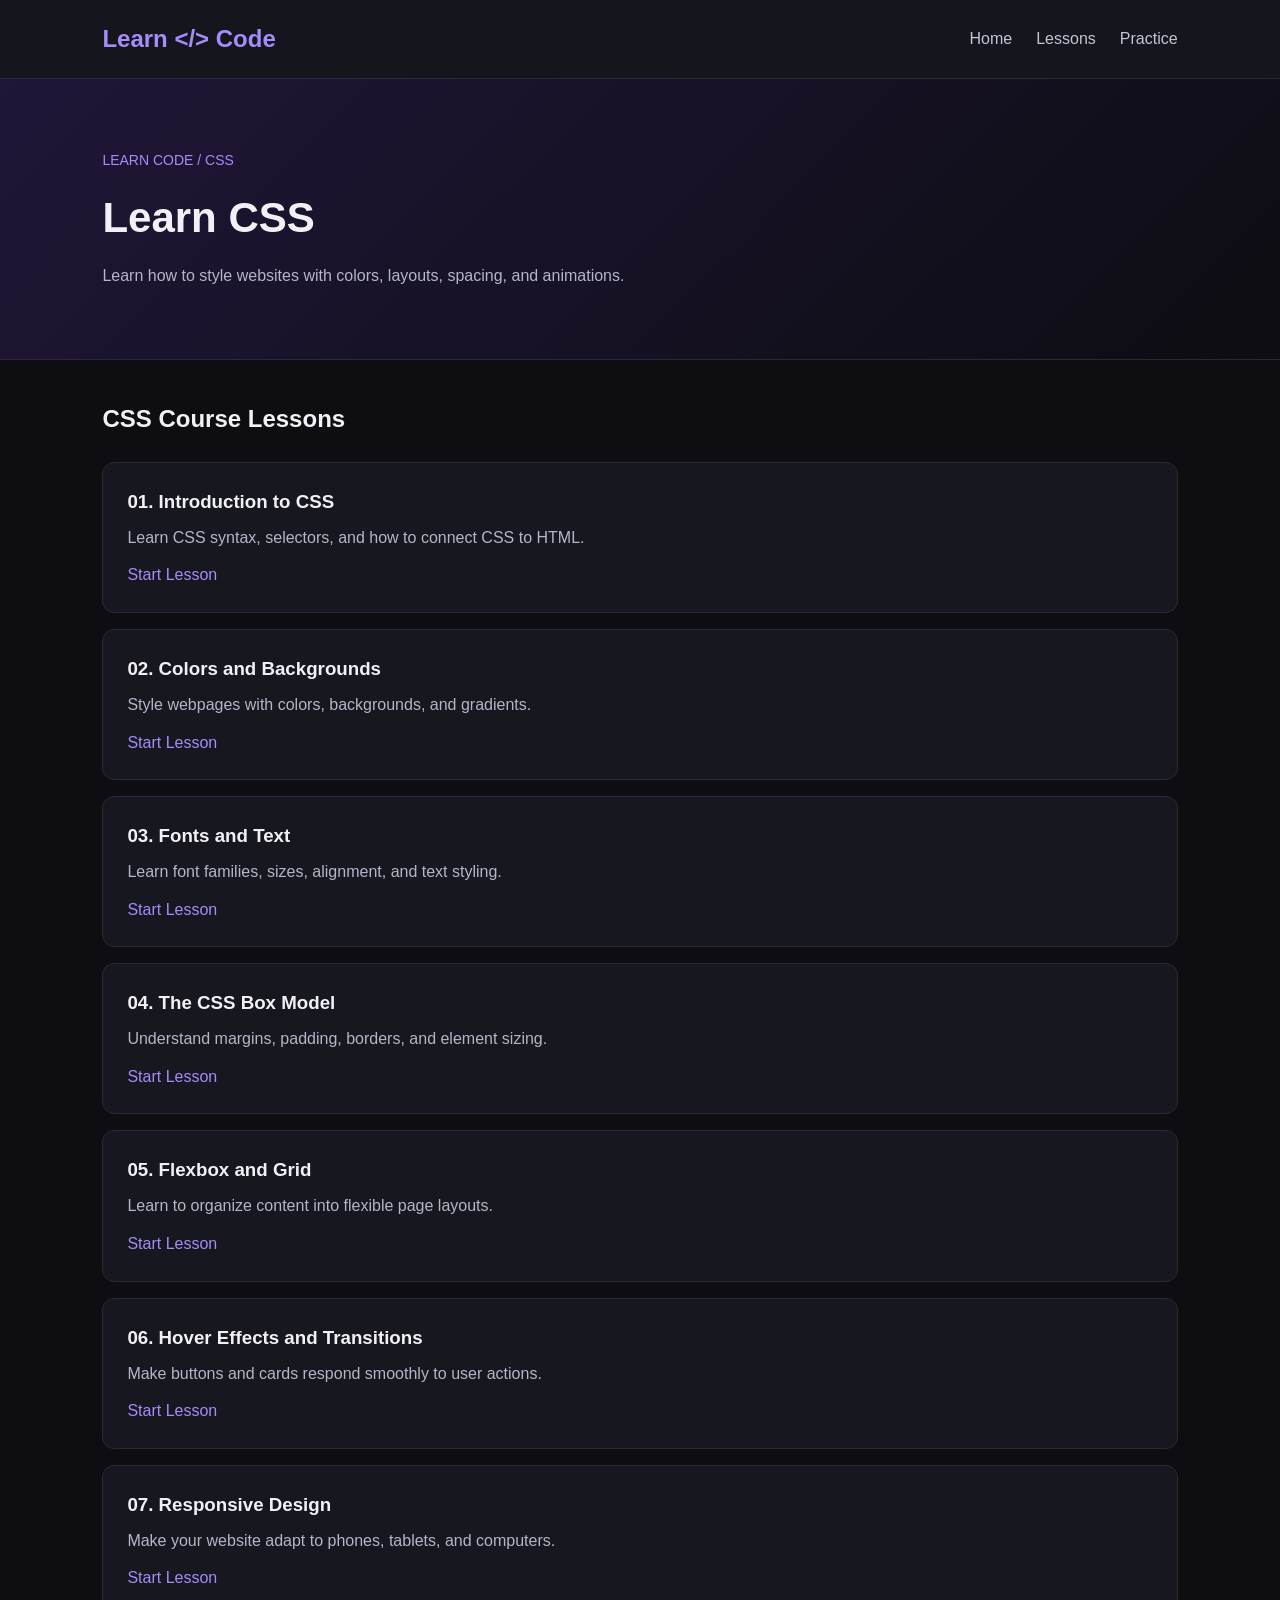
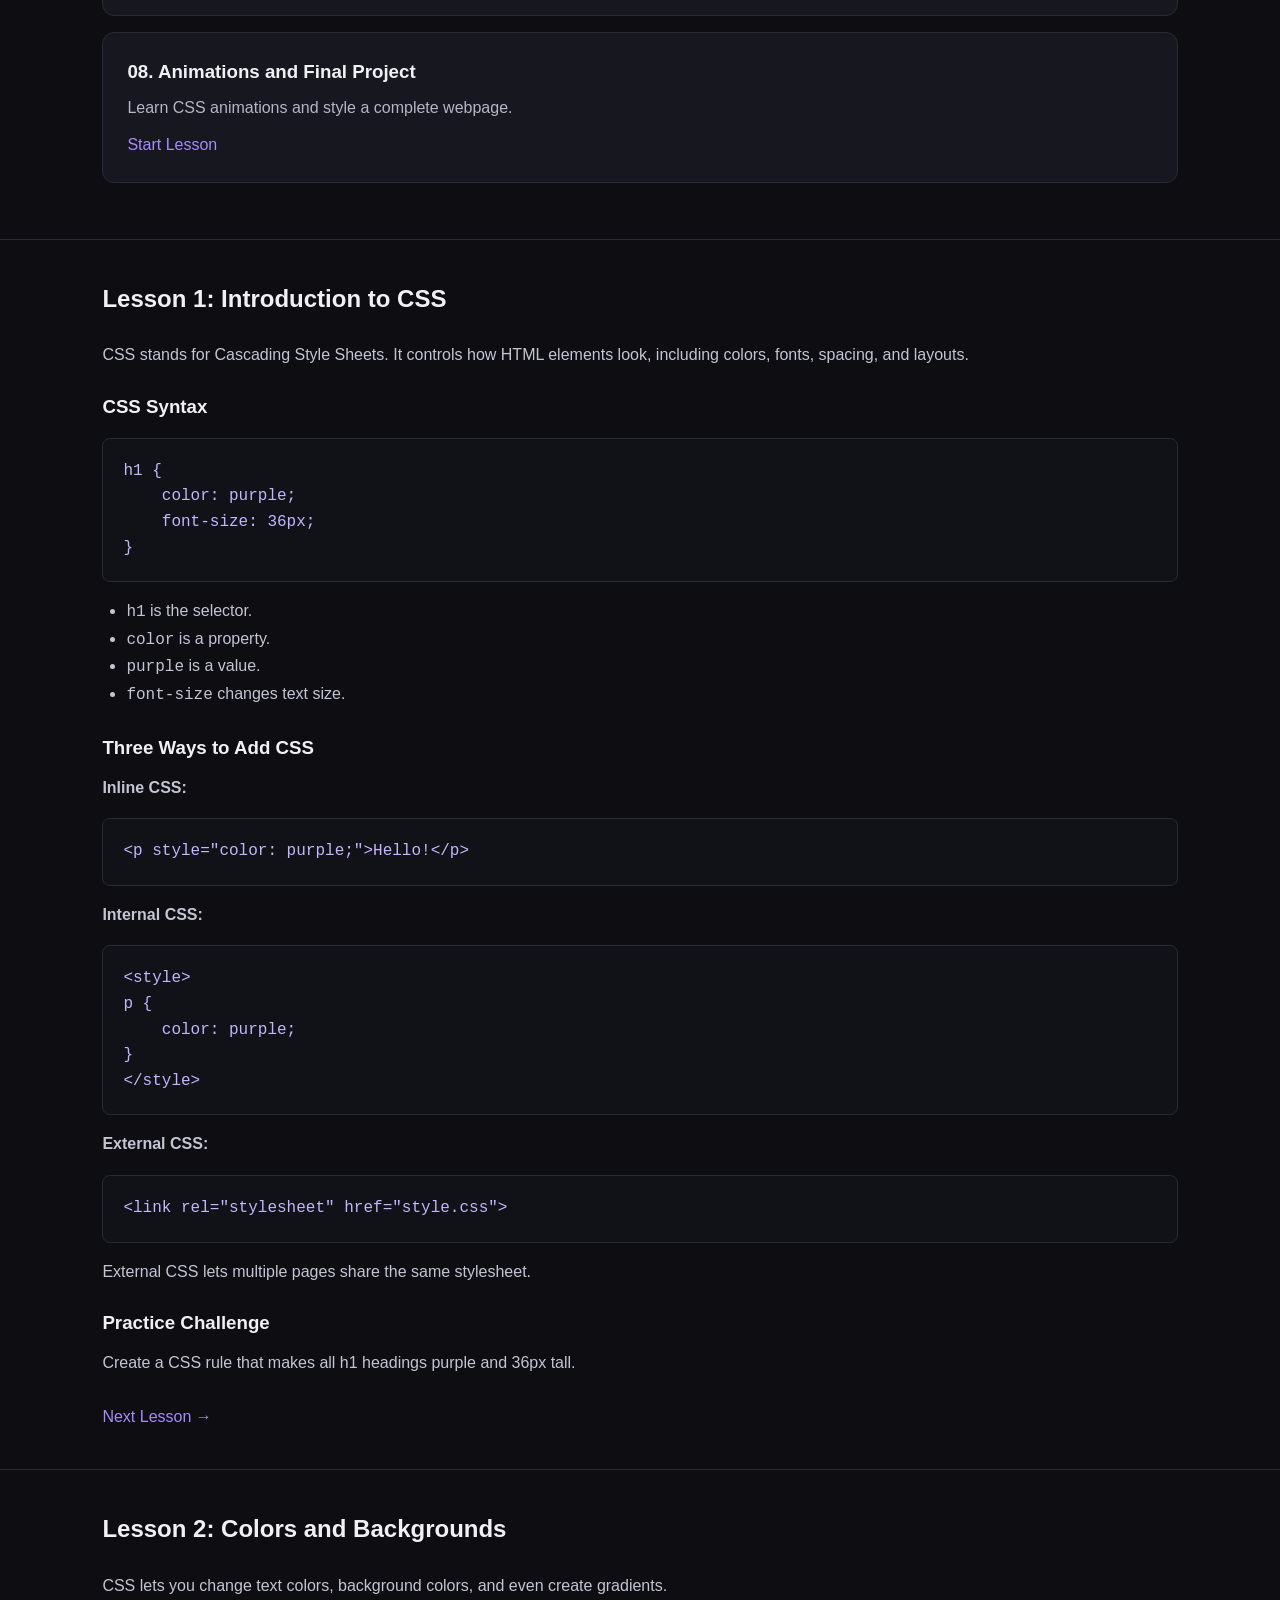
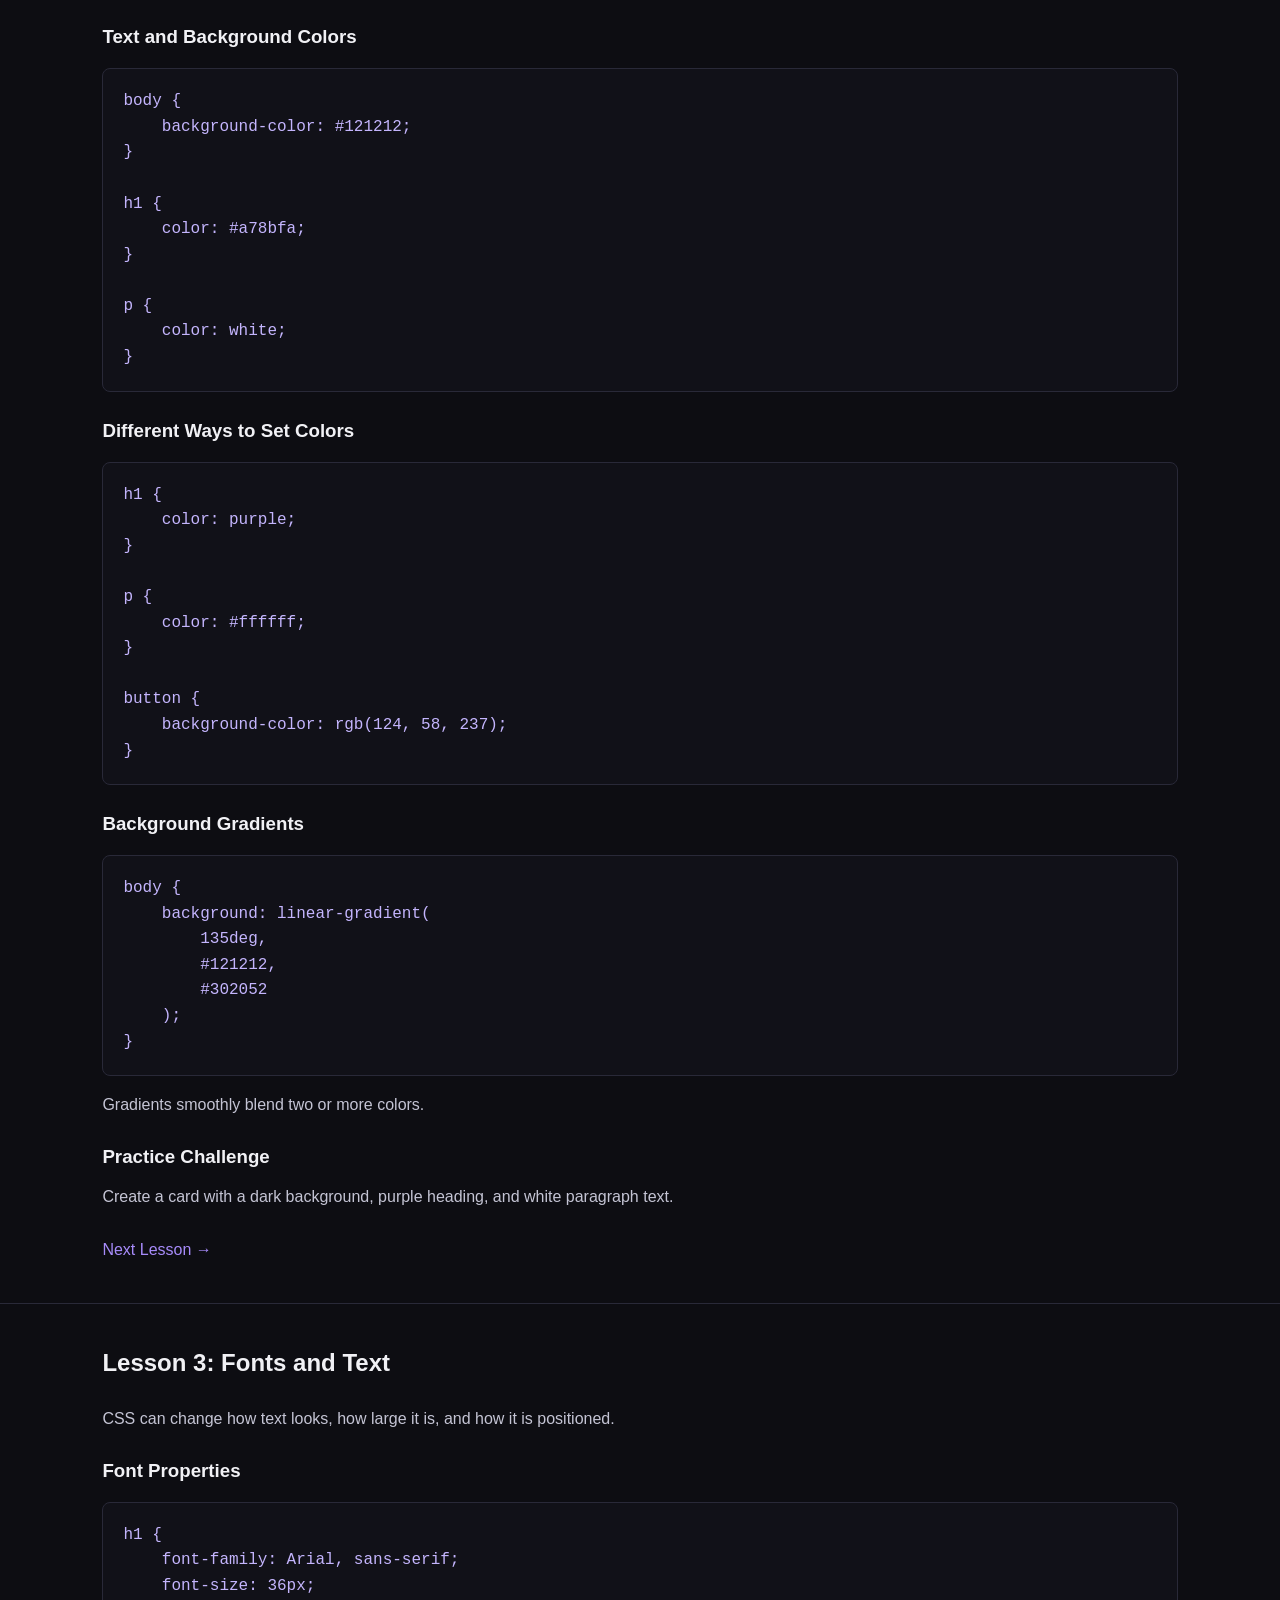
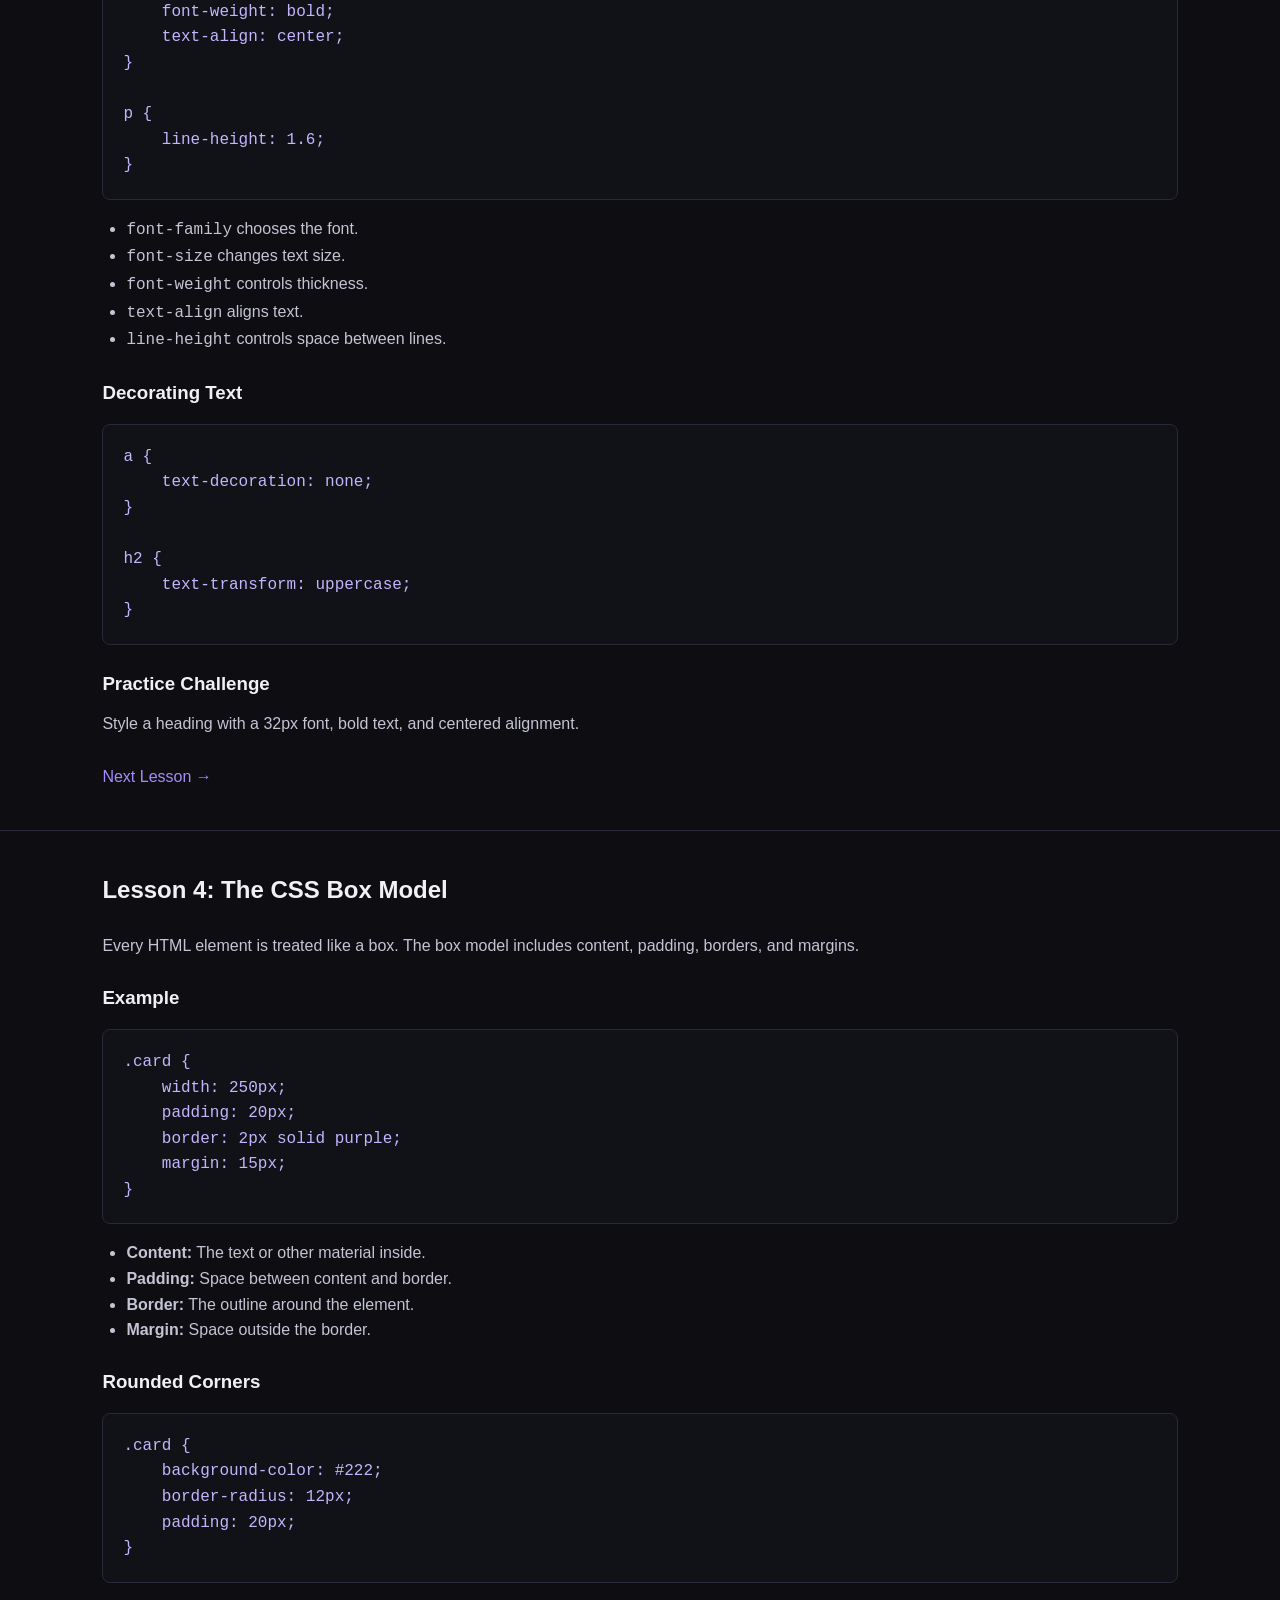
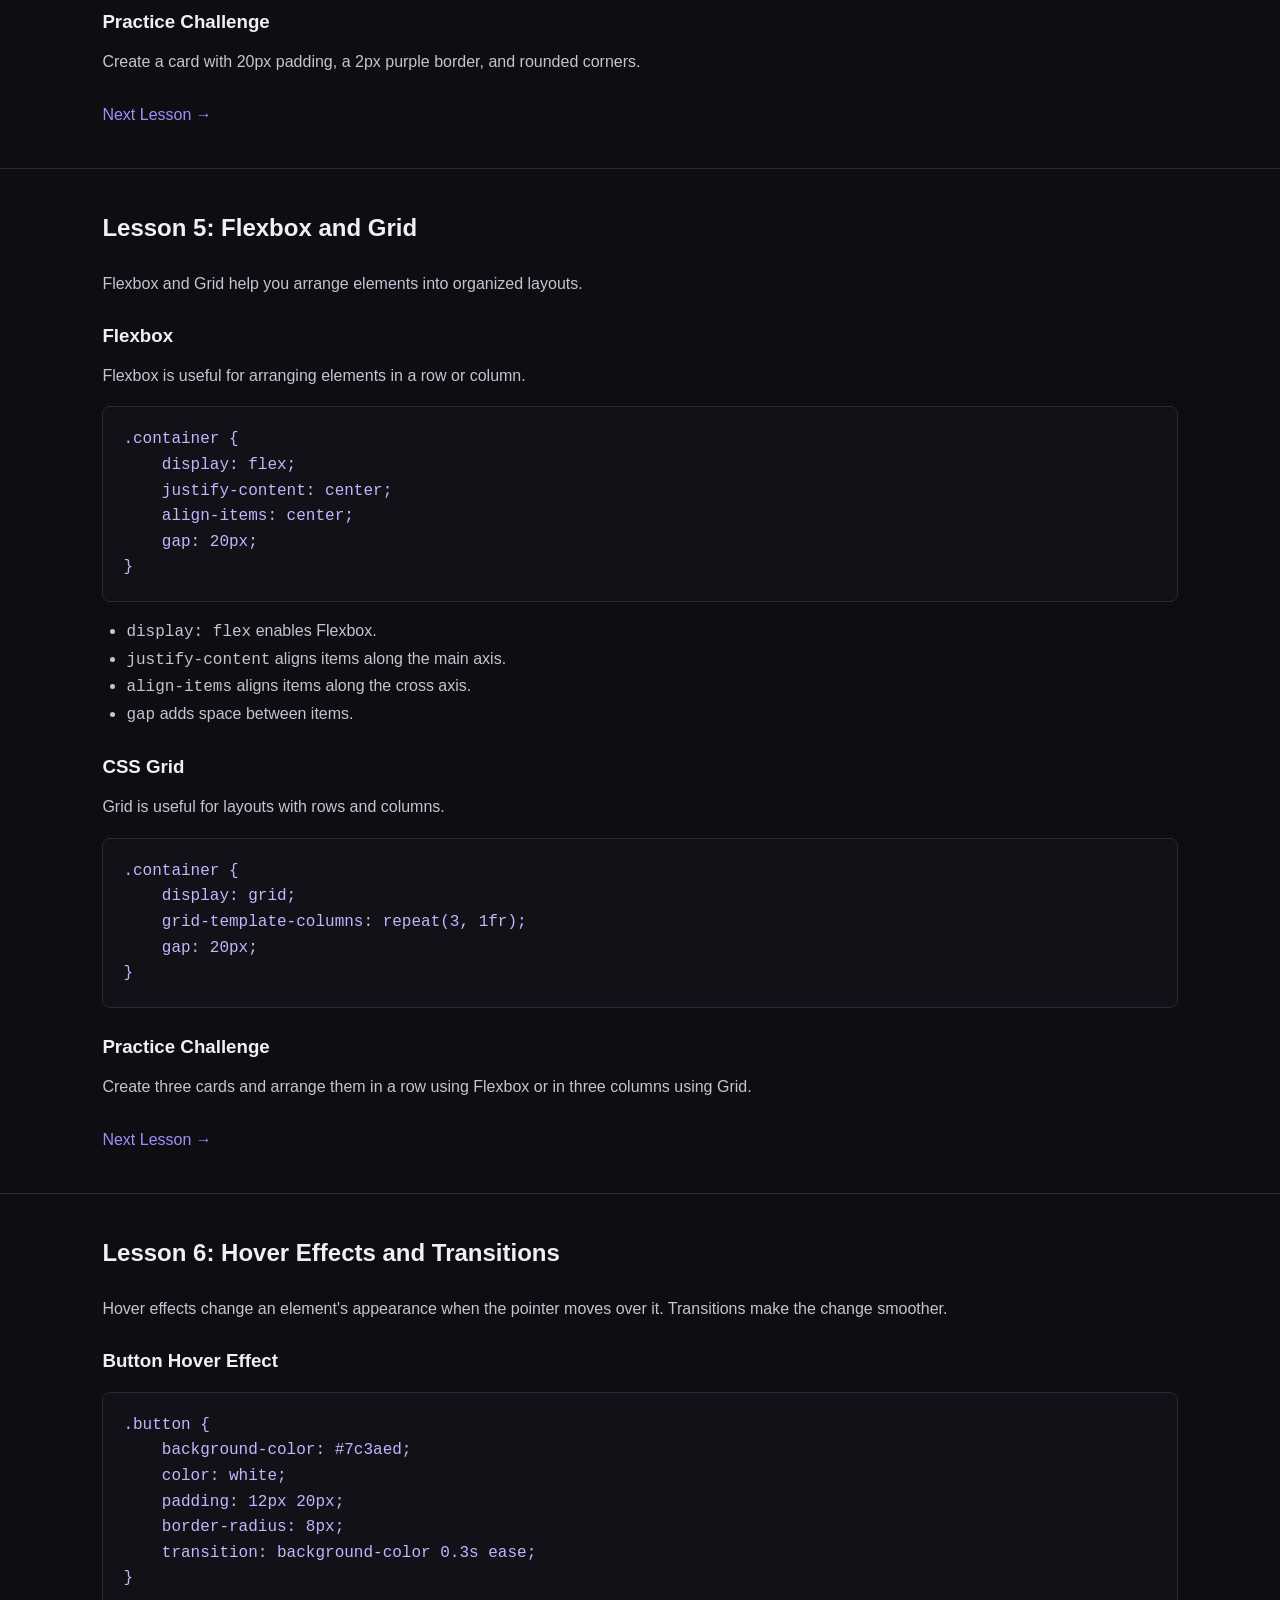
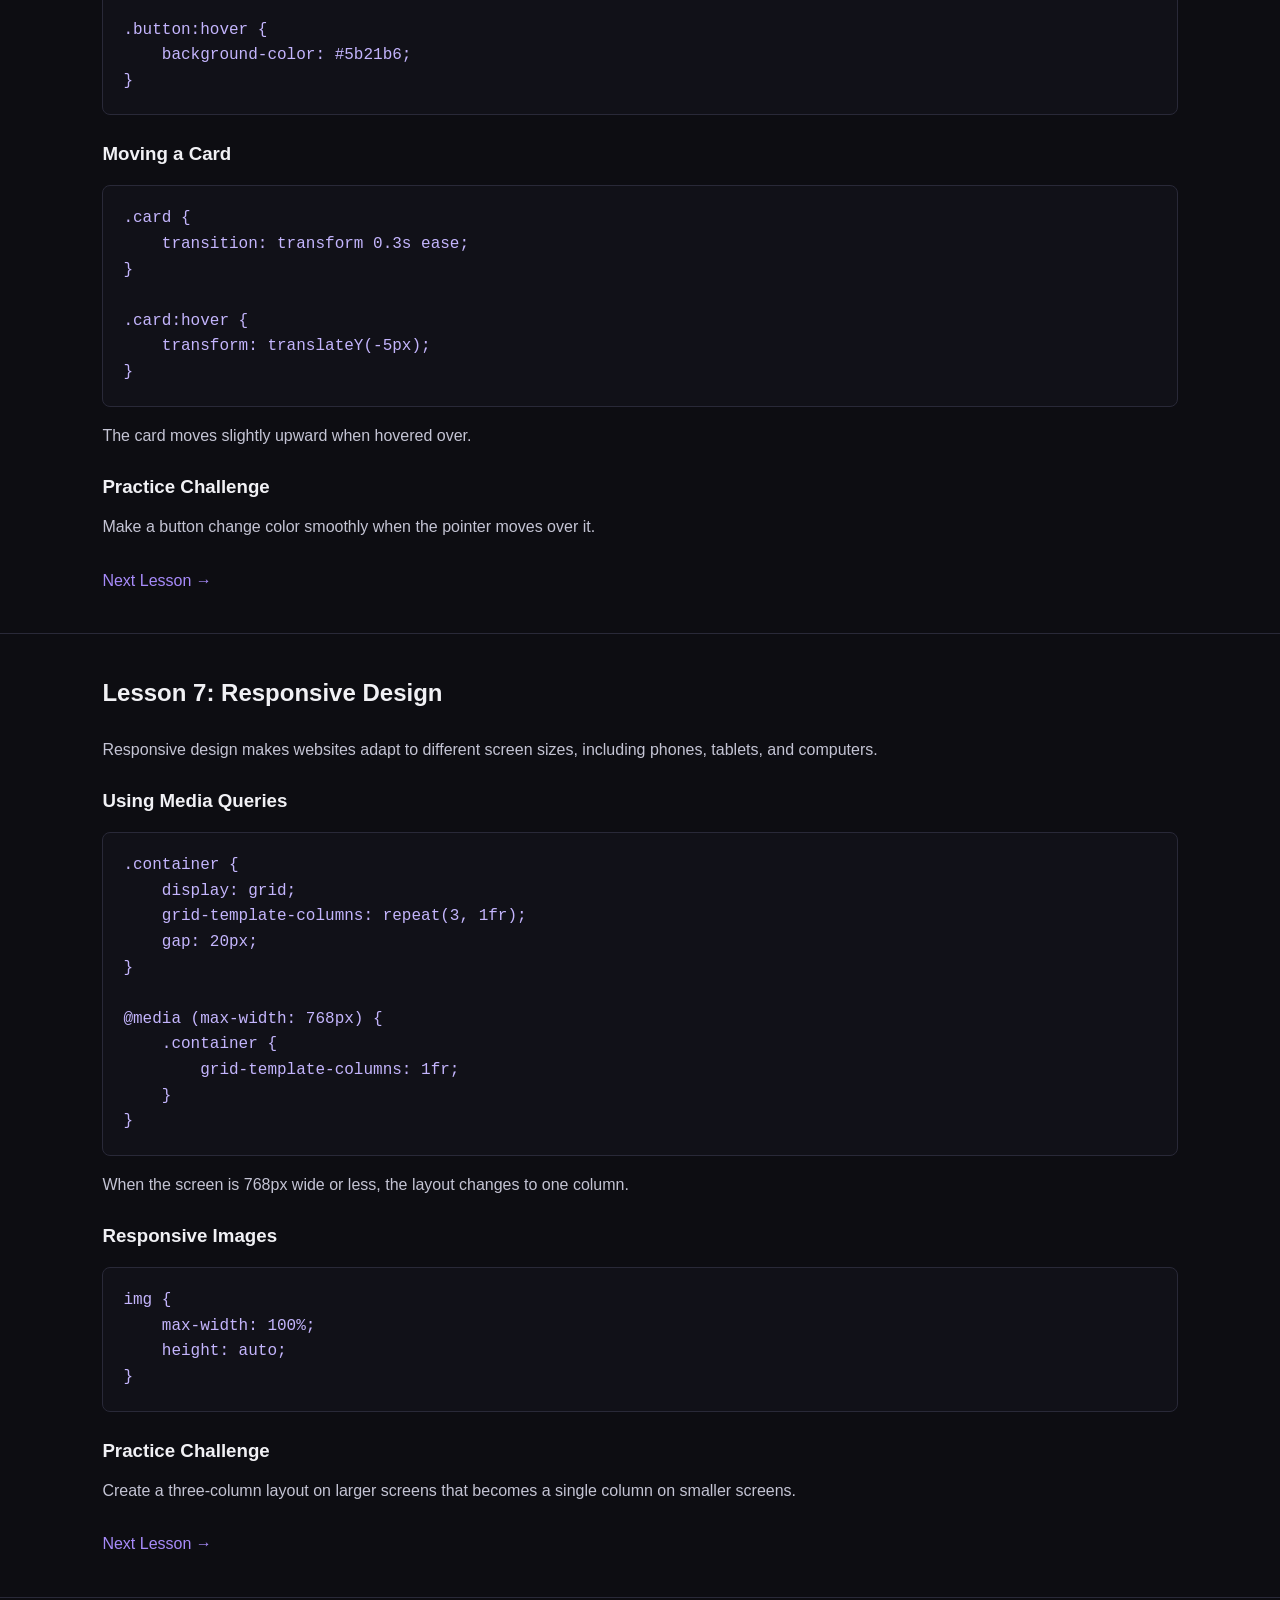
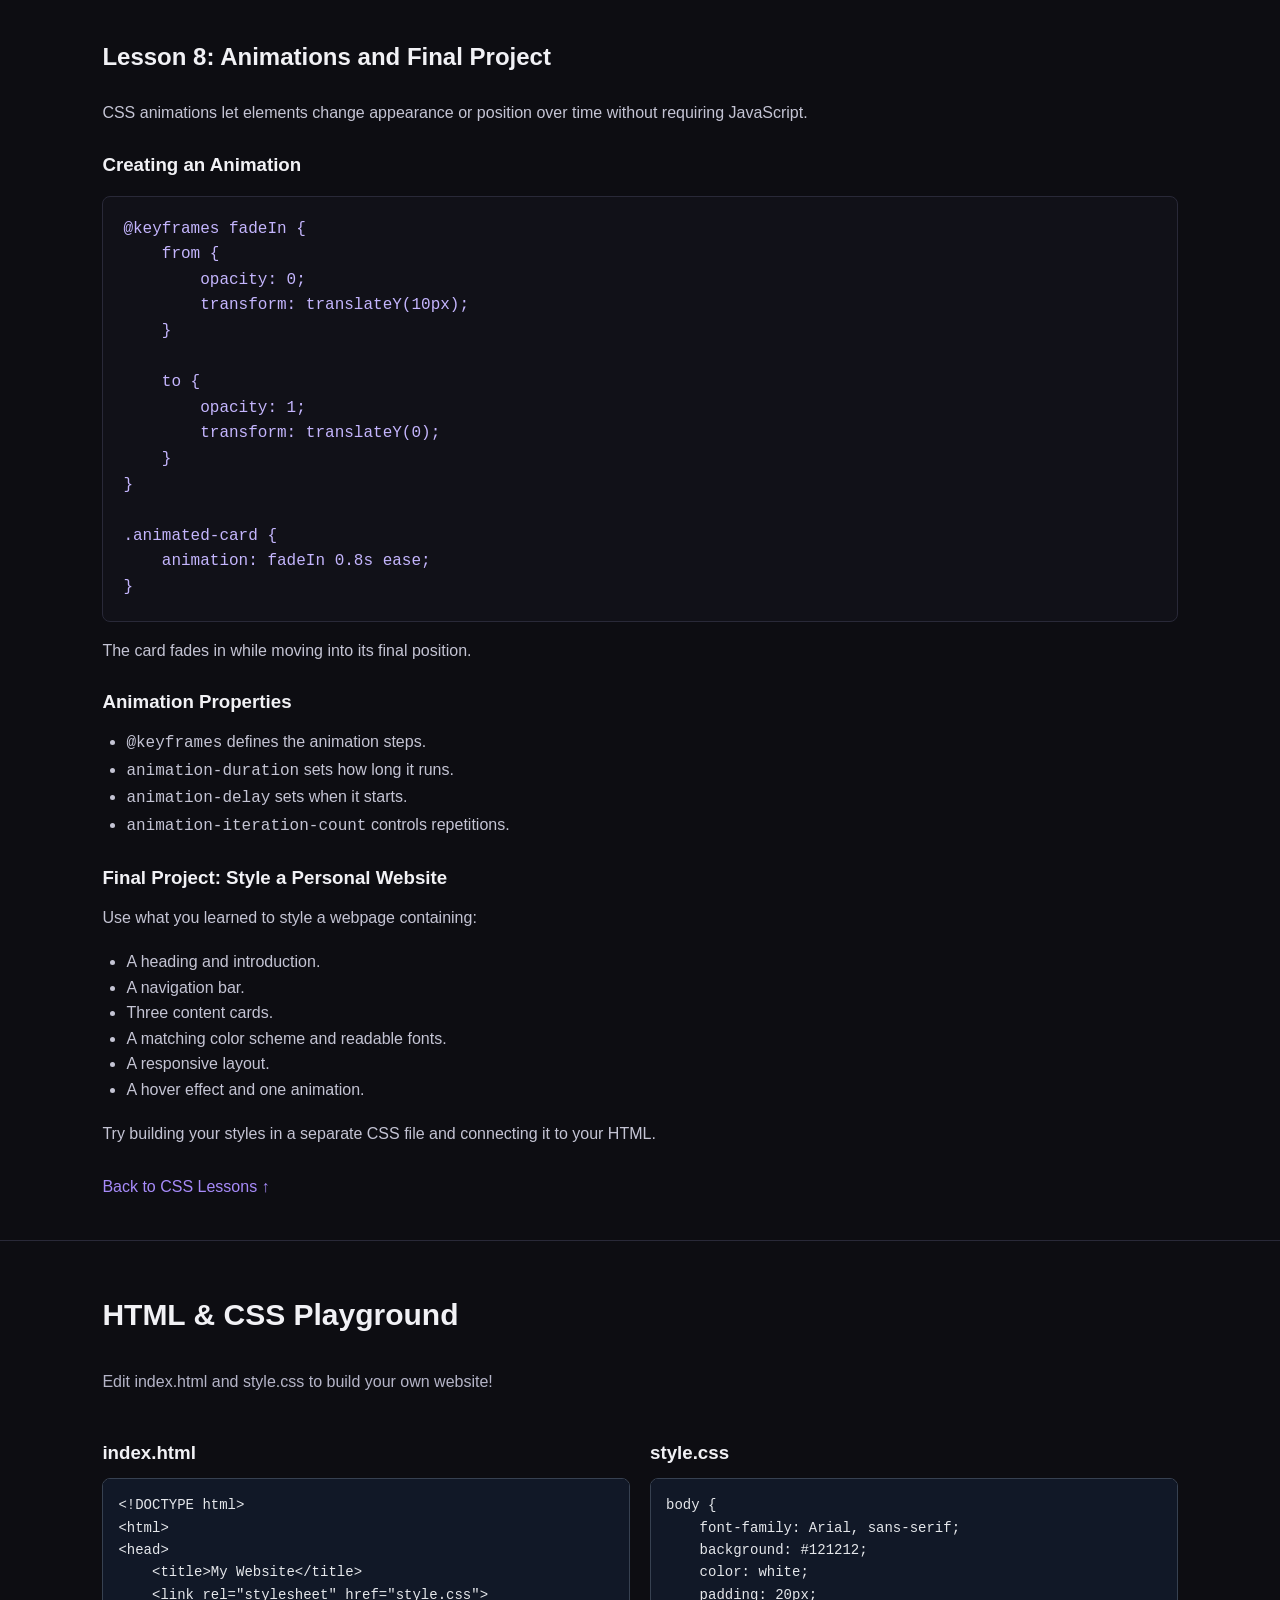
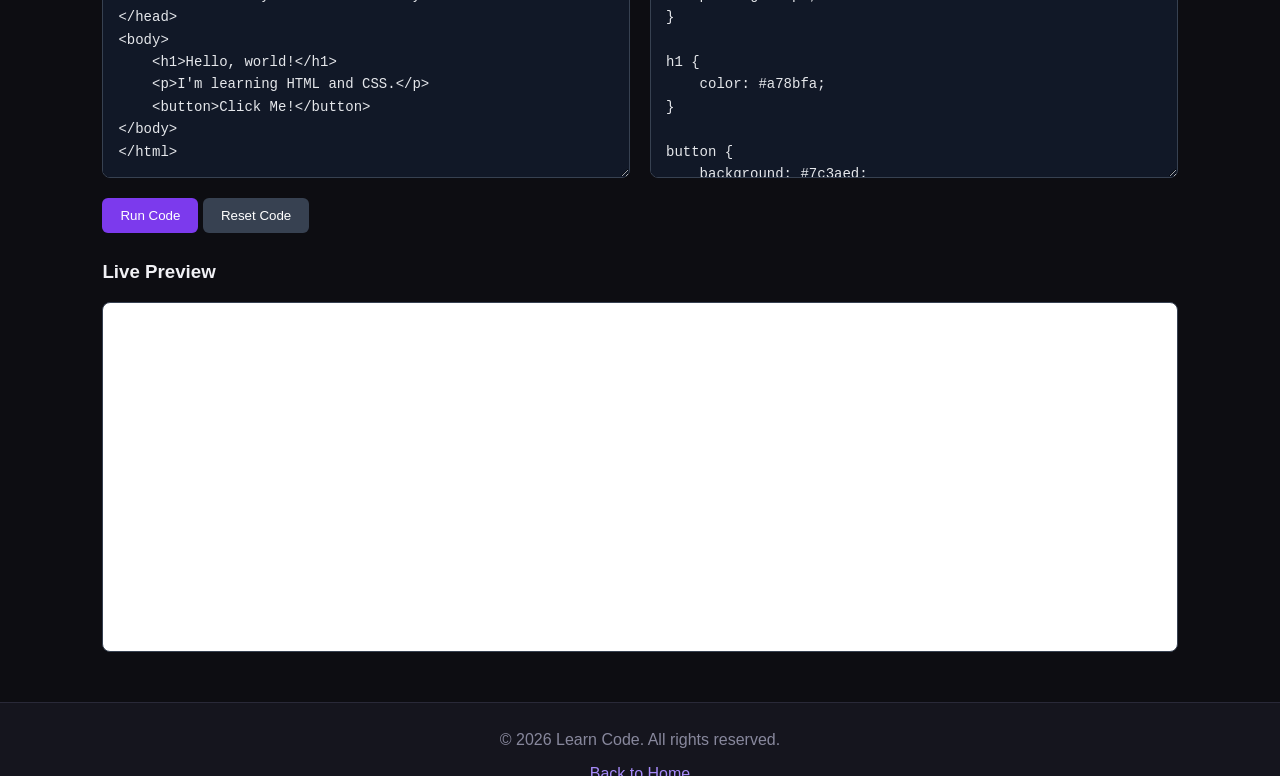
==== css-course.html @ d20c6724 "Add files via upload" ====
<!DOCTYPE html>
<html lang="en">
<head>
    <meta charset="UTF-8">
    <meta name="viewport" content="width=device-width, initial-scale=1.0">
    <title>CSS Course | Learn Code</title>
    <link rel="stylesheet" href="style.css">
</head>
<body>

    <header>
        <h1>Learn &lt;/&gt; Code</h1>

        <nav>
            <a href="index.html">Home</a>
            <a href="#lessons">Lessons</a>
            <a href="#playground">Practice</a>
        </nav>
    </header>

    <main>
        <section class="course-hero">
            <p>LEARN CODE / CSS</p>
            <h2>Learn CSS</h2>
            <p>
                Learn how to style websites with colors,
                layouts, spacing, and animations.
            </p>
        </section>

        <section id="lessons" class="course-content">
            <h2>CSS Course Lessons</h2>

        <article class="lesson-card">
            <h3>01. Introduction to CSS</h3>
            <p>Learn CSS syntax, selectors, and how to connect CSS to HTML.</p>
            <a href="#lesson1">Start Lesson</a>
        </article>

        <article class="lesson-card">
            <h3>02. Colors and Backgrounds</h3>
            <p>Style webpages with colors, backgrounds, and gradients.</p>
            <a href="#lesson2">Start Lesson</a>
        </article>

        <article class="lesson-card">
            <h3>03. Fonts and Text</h3>
            <p>Learn font families, sizes, alignment, and text styling.</p>
            <a href="#lesson3">Start Lesson</a>
        </article>

        <article class="lesson-card">
            <h3>04. The CSS Box Model</h3>
            <p>Understand margins, padding, borders, and element sizing.</p>
            <a href="#lesson4">Start Lesson</a>
        </article>

        <article class="lesson-card">
            <h3>05. Flexbox and Grid</h3>
            <p>Learn to organize content into flexible page layouts.</p>
            <a href="#lesson5">Start Lesson</a>
        </article>

        <article class="lesson-card">
            <h3>06. Hover Effects and Transitions</h3>
            <p>Make buttons and cards respond smoothly to user actions.</p>
            <a href="#lesson6">Start Lesson</a>
        </article>

        <article class="lesson-card">
            <h3>07. Responsive Design</h3>
            <p>Make your website adapt to phones, tablets, and computers.</p>
            <a href="#lesson7">Start Lesson</a>
        </article>

        <article class="lesson-card">
            <h3>08. Animations and Final Project</h3>
            <p>Learn CSS animations and style a complete webpage.</p>
            <a href="#lesson8">Start Lesson</a>
        </article>
        </section>

        <!-- LESSON 1 -->
<section id="lesson1" class="lesson-content">
    <h2>Lesson 1: Introduction to CSS</h2>

    <p>CSS stands for Cascading Style Sheets. It controls how HTML elements look, including colors, fonts, spacing, and layouts.</p>

    <h3>CSS Syntax</h3>

    <pre><code>h1 {
    color: purple;
    font-size: 36px;
}</code></pre>

    <ul>
        <li><code>h1</code> is the selector.</li>
        <li><code>color</code> is a property.</li>
        <li><code>purple</code> is a value.</li>
        <li><code>font-size</code> changes text size.</li>
    </ul>

    <h3>Three Ways to Add CSS</h3>

    <p><strong>Inline CSS:</strong></p>
    <pre><code>&lt;p style="color: purple;"&gt;Hello!&lt;/p&gt;</code></pre>

    <p><strong>Internal CSS:</strong></p>
    <pre><code>&lt;style&gt;
p {
    color: purple;
}
&lt;/style&gt;</code></pre>

    <p><strong>External CSS:</strong></p>
    <pre><code>&lt;link rel="stylesheet" href="style.css"&gt;</code></pre>

    <p>External CSS lets multiple pages share the same stylesheet.</p>

    <h3>Practice Challenge</h3>
    <p>Create a CSS rule that makes all h1 headings purple and 36px tall.</p>

    <a href="#lesson2">Next Lesson →</a>
</section>


<!-- LESSON 2 -->
<section id="lesson2" class="lesson-content">
    <h2>Lesson 2: Colors and Backgrounds</h2>

    <p>CSS lets you change text colors, background colors, and even create gradients.</p>

    <h3>Text and Background Colors</h3>

    <pre><code>body {
    background-color: #121212;
}

h1 {
    color: #a78bfa;
}

p {
    color: white;
}</code></pre>

    <h3>Different Ways to Set Colors</h3>

    <pre><code>h1 {
    color: purple;
}

p {
    color: #ffffff;
}

button {
    background-color: rgb(124, 58, 237);
}</code></pre>

    <h3>Background Gradients</h3>

    <pre><code>body {
    background: linear-gradient(
        135deg,
        #121212,
        #302052
    );
}</code></pre>

    <p>Gradients smoothly blend two or more colors.</p>

    <h3>Practice Challenge</h3>
    <p>Create a card with a dark background, purple heading, and white paragraph text.</p>

    <a href="#lesson3">Next Lesson →</a>
</section>


<!-- LESSON 3 -->
<section id="lesson3" class="lesson-content">
    <h2>Lesson 3: Fonts and Text</h2>

    <p>CSS can change how text looks, how large it is, and how it is positioned.</p>

    <h3>Font Properties</h3>

    <pre><code>h1 {
    font-family: Arial, sans-serif;
    font-size: 36px;
    font-weight: bold;
    text-align: center;
}

p {
    line-height: 1.6;
}</code></pre>

    <ul>
        <li><code>font-family</code> chooses the font.</li>
        <li><code>font-size</code> changes text size.</li>
        <li><code>font-weight</code> controls thickness.</li>
        <li><code>text-align</code> aligns text.</li>
        <li><code>line-height</code> controls space between lines.</li>
    </ul>

    <h3>Decorating Text</h3>

    <pre><code>a {
    text-decoration: none;
}

h2 {
    text-transform: uppercase;
}</code></pre>

    <h3>Practice Challenge</h3>
    <p>Style a heading with a 32px font, bold text, and centered alignment.</p>

    <a href="#lesson4">Next Lesson →</a>
</section>


<!-- LESSON 4 -->
<section id="lesson4" class="lesson-content">
    <h2>Lesson 4: The CSS Box Model</h2>

    <p>Every HTML element is treated like a box. The box model includes content, padding, borders, and margins.</p>

    <h3>Example</h3>

    <pre><code>.card {
    width: 250px;
    padding: 20px;
    border: 2px solid purple;
    margin: 15px;
}</code></pre>

    <ul>
        <li><strong>Content:</strong> The text or other material inside.</li>
        <li><strong>Padding:</strong> Space between content and border.</li>
        <li><strong>Border:</strong> The outline around the element.</li>
        <li><strong>Margin:</strong> Space outside the border.</li>
    </ul>

    <h3>Rounded Corners</h3>

    <pre><code>.card {
    background-color: #222;
    border-radius: 12px;
    padding: 20px;
}</code></pre>

    <h3>Practice Challenge</h3>
    <p>Create a card with 20px padding, a 2px purple border, and rounded corners.</p>

    <a href="#lesson5">Next Lesson →</a>
</section>


<!-- LESSON 5 -->
<section id="lesson5" class="lesson-content">
    <h2>Lesson 5: Flexbox and Grid</h2>

    <p>Flexbox and Grid help you arrange elements into organized layouts.</p>

    <h3>Flexbox</h3>

    <p>Flexbox is useful for arranging elements in a row or column.</p>

    <pre><code>.container {
    display: flex;
    justify-content: center;
    align-items: center;
    gap: 20px;
}</code></pre>

    <ul>
        <li><code>display: flex</code> enables Flexbox.</li>
        <li><code>justify-content</code> aligns items along the main axis.</li>
        <li><code>align-items</code> aligns items along the cross axis.</li>
        <li><code>gap</code> adds space between items.</li>
    </ul>

    <h3>CSS Grid</h3>

    <p>Grid is useful for layouts with rows and columns.</p>

    <pre><code>.container {
    display: grid;
    grid-template-columns: repeat(3, 1fr);
    gap: 20px;
}</code></pre>

    <h3>Practice Challenge</h3>
    <p>Create three cards and arrange them in a row using Flexbox or in three columns using Grid.</p>

    <a href="#lesson6">Next Lesson →</a>
</section>


<!-- LESSON 6 -->
<section id="lesson6" class="lesson-content">
    <h2>Lesson 6: Hover Effects and Transitions</h2>

    <p>Hover effects change an element's appearance when the pointer moves over it. Transitions make the change smoother.</p>

    <h3>Button Hover Effect</h3>

    <pre><code>.button {
    background-color: #7c3aed;
    color: white;
    padding: 12px 20px;
    border-radius: 8px;
    transition: background-color 0.3s ease;
}

.button:hover {
    background-color: #5b21b6;
}</code></pre>

    <h3>Moving a Card</h3>

    <pre><code>.card {
    transition: transform 0.3s ease;
}

.card:hover {
    transform: translateY(-5px);
}</code></pre>

    <p>The card moves slightly upward when hovered over.</p>

    <h3>Practice Challenge</h3>
    <p>Make a button change color smoothly when the pointer moves over it.</p>

    <a href="#lesson7">Next Lesson →</a>
</section>


<!-- LESSON 7 -->
<section id="lesson7" class="lesson-content">
    <h2>Lesson 7: Responsive Design</h2>

    <p>Responsive design makes websites adapt to different screen sizes, including phones, tablets, and computers.</p>

    <h3>Using Media Queries</h3>

    <pre><code>.container {
    display: grid;
    grid-template-columns: repeat(3, 1fr);
    gap: 20px;
}

@media (max-width: 768px) {
    .container {
        grid-template-columns: 1fr;
    }
}</code></pre>

    <p>When the screen is 768px wide or less, the layout changes to one column.</p>

    <h3>Responsive Images</h3>

    <pre><code>img {
    max-width: 100%;
    height: auto;
}</code></pre>

    <h3>Practice Challenge</h3>
    <p>Create a three-column layout on larger screens that becomes a single column on smaller screens.</p>

    <a href="#lesson8">Next Lesson →</a>
</section>


<!-- LESSON 8 -->
<section id="lesson8" class="lesson-content">
    <h2>Lesson 8: Animations and Final Project</h2>

    <p>CSS animations let elements change appearance or position over time without requiring JavaScript.</p>

    <h3>Creating an Animation</h3>

    <pre><code>@keyframes fadeIn {
    from {
        opacity: 0;
        transform: translateY(10px);
    }

    to {
        opacity: 1;
        transform: translateY(0);
    }
}

.animated-card {
    animation: fadeIn 0.8s ease;
}</code></pre>

    <p>The card fades in while moving into its final position.</p>

    <h3>Animation Properties</h3>

    <ul>
        <li><code>@keyframes</code> defines the animation steps.</li>
        <li><code>animation-duration</code> sets how long it runs.</li>
        <li><code>animation-delay</code> sets when it starts.</li>
        <li><code>animation-iteration-count</code> controls repetitions.</li>
    </ul>

    <h3>Final Project: Style a Personal Website</h3>

    <p>Use what you learned to style a webpage containing:</p>

    <ul>
        <li>A heading and introduction.</li>
        <li>A navigation bar.</li>
        <li>Three content cards.</li>
        <li>A matching color scheme and readable fonts.</li>
        <li>A responsive layout.</li>
        <li>A hover effect and one animation.</li>
    </ul>

    <p>Try building your styles in a separate CSS file and connecting it to your HTML.</p>

    <a href="#lessons">Back to CSS Lessons ↑</a>
</section>

        
<section id="playground" class="lesson-content">
    <h2>HTML & CSS Playground</h2>
    <p>Edit index.html and style.css to build your own website!</p>

    <div class="code-editors">
        <div class="editor">
            <h3>index.html</h3>
            <textarea id="htmlEditor" spellcheck="false"><!DOCTYPE html>
<html>
<head>
    <title>My Website</title>
    <link rel="stylesheet" href="style.css">
</head>
<body>
    <h1>Hello, world!</h1>
    <p>I'm learning HTML and CSS.</p>
    <button>Click Me!</button>
</body>
</html></textarea>
        </div>

        <div class="editor">
            <h3>style.css</h3>
            <textarea id="cssEditor" spellcheck="false">body {
    font-family: Arial, sans-serif;
    background: #121212;
    color: white;
    padding: 20px;
}

h1 {
    color: #a78bfa;
}

button {
    background: #7c3aed;
    color: white;
    padding: 10px 16px;
    border: none;
    border-radius: 6px;
}</textarea>
        </div>
    </div>

    <div class="playground-buttons">
        <button id="runBoth">Run Code</button>
        <button id="resetBoth">Reset Code</button>
    </div>

    <h3>Live Preview</h3>
    <iframe
        id="combinedPreview"
        title="HTML and CSS live preview"
        sandbox>
    </iframe>
</section>


    </main>

    <footer>
        <p>&copy; 2026 Learn Code. All rights reserved.</p>
        <a href="index.html">Back to Home</a>
    </footer>

    <script src="script.js"></script>
</body>
</html>
---- style.css ----
* {
    margin: 0;
    padding: 0;
    box-sizing: border-box;
}

html {
    scroll-behavior: smooth;
}

body {
    font-family: Arial, sans-serif;
    background-color: #0d0d12;
    color: #f1f1f5;
    line-height: 1.6;
}

header {
    display: flex;
    justify-content: space-between;
    align-items: center;
    padding: 20px 8%;
    background-color: #15151e;
    border-bottom: 1px solid #292938;
}

header h1 {
    font-size: 24px;
    color: #a78bfa;
}

nav {
    display: flex;
    gap: 24px;
}

nav a {
    color: #c4c4d4;
    text-decoration: none;
    transition: color 0.3s;
}

nav a:hover {
    color: #a78bfa;
}

#home {
    text-align: center;
    padding: 100px 20px;
    background: linear-gradient(135deg, #171326, #0d0d12);
}

#home h2 {
    font-size: 42px;
    margin-bottom: 16px;
}

#home p {
    color: #b5b5c8;
    margin-bottom: 30px;
}

#exploreBtn {
    background-color: #8b5cf6;
    color: white;
    padding: 12px 24px;
    border: none;
    border-radius: 8px;
    font-size: 16px;
    cursor: pointer;
}

#exploreBtn:hover {
    background-color: #7c3aed;
}

#courses {
    padding: 70px 8%;
}

#courses > h2,
#playground h2,
#community h2 {
    font-size: 30px;
    margin-bottom: 30px;
}

#courses article {
    display: inline-block;
    vertical-align: top;
    width: 23%;
    min-width: 200px;
    min-height: 180px;
    margin: 0 1% 20px 0;
    padding: 24px;
    background-color: #171720;
    border: 1px solid #292938;
    border-radius: 12px;
    transition: transform 0.3s, border-color 0.3s;
}

#courses article:hover {
    transform: translateY(-5px);
    border-color: #8b5cf6;
}

#courses article h3 {
    color: #a78bfa;
    margin-bottom: 10px;
}

#courses article p {
    color: #b5b5c8;
    margin-bottom: 16px;
}

#courses article a {
    color: #c4b5fd;
    text-decoration: none;
}

#courses article a:hover {
    text-decoration: underline;
}

#playground,
#community {
    padding: 50px 8%;
    border-top: 1px solid #292938;
}

#playground p,
#community p {
    color: #b5b5c8;
}

footer {
    text-align: center;
    padding: 24px;
    background-color: #15151e;
    border-top: 1px solid #292938;
    color: #88889d;
}

.course-hero {
    padding: 70px 8%;
    background: linear-gradient(135deg, #201638, #0d0d12);
    border-bottom: 1px solid  #292938;
}

.course-hero > p:first-child {
    color: #a78bfa;
    font-size: 14px;
    margin-bottom: 12px;
}

.course-hero h2 {
    font-size: 42px;
    margin-bottom: 12px;
}

.course-hero p {
    color: #b5b5c8;
}

.course-content,
.lesson-content {
    padding: 40px 8%;
}

.course-content > h2,
.lesson-content > h2 {
    margin-bottom: 24px;
}

.lesson-card {
    background-color: #171720;
    border: 1px solid #292938;
    border-radius: 12px;
    padding: 24px;
    margin-bottom: 16px;
    transition: border-color 0.3s;
}

.lesson-card:hover {
    border-color: #8b5cf6;
}

.lesson-card h3 {
    margin-bottom: 8px;
}

.lesson-card p {
    color: #b5b5c8;
    margin-bottom: 12px;
}

.lesson-card a,
.lesson-content a,
footer a {
    color: #a78bfa;
    text-decoration: none;
}

.lesson-card a:hover,
.lesson-content a:hover,
footer a:hover {
    text-decoration: underline;
}

.lesson-content {
    border-top: 1px solid #292938;
    scroll-margin-top: 20px;
}

.lesson-content p,
.lesson-content ul {
    color: #c4c4d4;
    margin-bottom: 18px;
}

.lesson-content ul {
    padding-left: 24px;
}

.lesson-content h3 {
    margin: 24px 0 12px;
}

.lesson-content pre {
    background-color: #111118;
    border: 1px solid #292938;
    border-radius: 8px;
    padding: 20px;
    margin: 16px 0;
    overflow-x: auto;
    color: #c4b5fd;
}

.lesson-content code {
    font-family: Consolas, monospace;
}

.lesson-content a {
    display: inline-block;
    margin-top: 10px;
}

footer a {
    display: inline-block;
    margin-top: 8px;
}

#htmlCode {
    display: block;
    width: 100%;
    min-height: 220px;
    margin: 16px 0;
    padding: 16px;
    resize: vertical;
    background-color: #111118;
    color: #c4b5fd;
    border: 1px solid #39394d;
    border-radius: 8px;
    font-family: Consolas, monospace;
    font-size: 15px;
    line-height: 1.6;
}

#htmlCode:focus {
    outline: 2px solid #8b5cf6;
}

#runCode {
    background-color: #8b5cf6;
    color: white;
    padding: 12px 22px;
    border: none;
    border-radius: 8px;
    font-size: 15px;
    cursor: pointer;
    transition: background-color 0.3s;
}

#runCode:hover {
    background-color: #7c3aed;
}

#resetCode {
    background-color: #292938;
    color: #f1f1f5;
    padding: 12px 22px;
    border: 1px solid #39394d;
    border-radius: 8px;
    font-size: 15px;
    cursor: pointer;
    margin-left: 8px;
    transition: background-color 0.3s;
}

#resetCode:hover {
    background-color: #39394d;
}

#preview {
    display: block;
    width: 100%;
    height: 300px;
    margin-top: 16px;
    background-color: white;
    border: 1px solid #393938;
    border-radius: 8px;
}

#cssCode {
    width: 100%;
    min-height: 220px;
    padding: 15px;
    background: #111827;
    color: #e5e7eb;
    border: 1px solid #374151;
    border-radius: 8px;
    font-family: Consolas, monospace;
    font-size: 14px;
    resize: vertical;
}

#runCSS,
#resetCSS {
    padding: 10px 18px;
    border: none;
    border-radius: 6px;
    cursor: pointer;
}

#runCSS {
    background: #7c3aed;
    color: white;
}

#resetCSS {
    background: #374151;
    color: white;
}

#cssPreview {
    display: block;
    width: 100%;
    min-height: 300px;
    margin-top: 15px;
    background: white;
    border: 1px solid #374151;
    border-radius: 8px;
}


.code-editors {
    display: grid;
    grid-template-columns: repeat(2, minmax(0, 1fr));
    gap: 20px;
    margin: 20px 0;
}

.editor {
    min-width: 0;
}

.editor h3 {
    margin-bottom: 10px;
}

#htmlEditor,
#cssEditor {
    display: block;
    width: 100%;
    min-height: 300px;
    padding: 15px;
    background: #111827;
    color: #e5e7eb;
    border: 1px solid #374151;
    border-radius: 8px;
    font-family: Consolas, monospace;
    font-size: 14px;
    line-height: 1.6;
    resize: vertical;
    white-space: pre;
    overflow: auto;
}

#runBoth,
#resetBoth {
    padding: 10px 18px;
    border: none;
    border-radius: 6px;
    cursor: pointer;
}

#runBoth {
    background: #7c3aed;
    color: white;
}

#resetBoth {
    background: #374151;
    color: white;
}

#combinedPreview {
    display: block;
    width: 100%;
    min-height: 350px;
    margin-top: 15px;
    background: white;
    border: 1px solid #374151;
    border-radius: 8px;
}

@media (max-width: 700px) {
    .code-editors {
        grid-template-columns: 1fr;
    }
}





/* MOBILE RESPONSIVENESS */

@media (max-width: 768px) {
    header {
        flex-direction: column;
        gap: 16px;
        padding: 20px;
    }

    nav {
        flex-wrap: wrap;
        justify-content: center;
        gap: 12px 18px;
    }

    #home {
        padding: 70px 20px;
    }

    #home h2 {
        font-size: 32px;
    }

    #courses article {
        display: block;
        width: 100%;
        margin-right: 0;
    }
}
---- style.css ----
* {
    margin: 0;
    padding: 0;
    box-sizing: border-box;
}

html {
    scroll-behavior: smooth;
}

body {
    font-family: Arial, sans-serif;
    background-color: #0d0d12;
    color: #f1f1f5;
    line-height: 1.6;
}

header {
    display: flex;
    justify-content: space-between;
    align-items: center;
    padding: 20px 8%;
    background-color: #15151e;
    border-bottom: 1px solid #292938;
}

header h1 {
    font-size: 24px;
    color: #a78bfa;
}

nav {
    display: flex;
    gap: 24px;
}

nav a {
    color: #c4c4d4;
    text-decoration: none;
    transition: color 0.3s;
}

nav a:hover {
    color: #a78bfa;
}

#home {
    text-align: center;
    padding: 100px 20px;
    background: linear-gradient(135deg, #171326, #0d0d12);
}

#home h2 {
    font-size: 42px;
    margin-bottom: 16px;
}

#home p {
    color: #b5b5c8;
    margin-bottom: 30px;
}

#exploreBtn {
    background-color: #8b5cf6;
    color: white;
    padding: 12px 24px;
    border: none;
    border-radius: 8px;
    font-size: 16px;
    cursor: pointer;
}

#exploreBtn:hover {
    background-color: #7c3aed;
}

#courses {
    padding: 70px 8%;
}

#courses > h2,
#playground h2,
#community h2 {
    font-size: 30px;
    margin-bottom: 30px;
}

#courses article {
    display: inline-block;
    vertical-align: top;
    width: 23%;
    min-width: 200px;
    min-height: 180px;
    margin: 0 1% 20px 0;
    padding: 24px;
    background-color: #171720;
    border: 1px solid #292938;
    border-radius: 12px;
    transition: transform 0.3s, border-color 0.3s;
}

#courses article:hover {
    transform: translateY(-5px);
    border-color: #8b5cf6;
}

#courses article h3 {
    color: #a78bfa;
    margin-bottom: 10px;
}

#courses article p {
    color: #b5b5c8;
    margin-bottom: 16px;
}

#courses article a {
    color: #c4b5fd;
    text-decoration: none;
}

#courses article a:hover {
    text-decoration: underline;
}

#playground,
#community {
    padding: 50px 8%;
    border-top: 1px solid #292938;
}

#playground p,
#community p {
    color: #b5b5c8;
}

footer {
    text-align: center;
    padding: 24px;
    background-color: #15151e;
    border-top: 1px solid #292938;
    color: #88889d;
}

.course-hero {
    padding: 70px 8%;
    background: linear-gradient(135deg, #201638, #0d0d12);
    border-bottom: 1px solid  #292938;
}

.course-hero > p:first-child {
    color: #a78bfa;
    font-size: 14px;
    margin-bottom: 12px;
}

.course-hero h2 {
    font-size: 42px;
    margin-bottom: 12px;
}

.course-hero p {
    color: #b5b5c8;
}

.course-content,
.lesson-content {
    padding: 40px 8%;
}

.course-content > h2,
.lesson-content > h2 {
    margin-bottom: 24px;
}

.lesson-card {
    background-color: #171720;
    border: 1px solid #292938;
    border-radius: 12px;
    padding: 24px;
    margin-bottom: 16px;
    transition: border-color 0.3s;
}

.lesson-card:hover {
    border-color: #8b5cf6;
}

.lesson-card h3 {
    margin-bottom: 8px;
}

.lesson-card p {
    color: #b5b5c8;
    margin-bottom: 12px;
}

.lesson-card a,
.lesson-content a,
footer a {
    color: #a78bfa;
    text-decoration: none;
}

.lesson-card a:hover,
.lesson-content a:hover,
footer a:hover {
    text-decoration: underline;
}

.lesson-content {
    border-top: 1px solid #292938;
    scroll-margin-top: 20px;
}

.lesson-content p,
.lesson-content ul {
    color: #c4c4d4;
    margin-bottom: 18px;
}

.lesson-content ul {
    padding-left: 24px;
}

.lesson-content h3 {
    margin: 24px 0 12px;
}

.lesson-content pre {
    background-color: #111118;
    border: 1px solid #292938;
    border-radius: 8px;
    padding: 20px;
    margin: 16px 0;
    overflow-x: auto;
    color: #c4b5fd;
}

.lesson-content code {
    font-family: Consolas, monospace;
}

.lesson-content a {
    display: inline-block;
    margin-top: 10px;
}

footer a {
    display: inline-block;
    margin-top: 8px;
}

#htmlCode {
    display: block;
    width: 100%;
    min-height: 220px;
    margin: 16px 0;
    padding: 16px;
    resize: vertical;
    background-color: #111118;
    color: #c4b5fd;
    border: 1px solid #39394d;
    border-radius: 8px;
    font-family: Consolas, monospace;
    font-size: 15px;
    line-height: 1.6;
}

#htmlCode:focus {
    outline: 2px solid #8b5cf6;
}

#runCode {
    background-color: #8b5cf6;
    color: white;
    padding: 12px 22px;
    border: none;
    border-radius: 8px;
    font-size: 15px;
    cursor: pointer;
    transition: background-color 0.3s;
}

#runCode:hover {
    background-color: #7c3aed;
}

#resetCode {
    background-color: #292938;
    color: #f1f1f5;
    padding: 12px 22px;
    border: 1px solid #39394d;
    border-radius: 8px;
    font-size: 15px;
    cursor: pointer;
    margin-left: 8px;
    transition: background-color 0.3s;
}

#resetCode:hover {
    background-color: #39394d;
}

#preview {
    display: block;
    width: 100%;
    height: 300px;
    margin-top: 16px;
    background-color: white;
    border: 1px solid #393938;
    border-radius: 8px;
}

#cssCode {
    width: 100%;
    min-height: 220px;
    padding: 15px;
    background: #111827;
    color: #e5e7eb;
    border: 1px solid #374151;
    border-radius: 8px;
    font-family: Consolas, monospace;
    font-size: 14px;
    resize: vertical;
}

#runCSS,
#resetCSS {
    padding: 10px 18px;
    border: none;
    border-radius: 6px;
    cursor: pointer;
}

#runCSS {
    background: #7c3aed;
    color: white;
}

#resetCSS {
    background: #374151;
    color: white;
}

#cssPreview {
    display: block;
    width: 100%;
    min-height: 300px;
    margin-top: 15px;
    background: white;
    border: 1px solid #374151;
    border-radius: 8px;
}


.code-editors {
    display: grid;
    grid-template-columns: repeat(2, minmax(0, 1fr));
    gap: 20px;
    margin: 20px 0;
}

.editor {
    min-width: 0;
}

.editor h3 {
    margin-bottom: 10px;
}

#htmlEditor,
#cssEditor {
    display: block;
    width: 100%;
    min-height: 300px;
    padding: 15px;
    background: #111827;
    color: #e5e7eb;
    border: 1px solid #374151;
    border-radius: 8px;
    font-family: Consolas, monospace;
    font-size: 14px;
    line-height: 1.6;
    resize: vertical;
    white-space: pre;
    overflow: auto;
}

#runBoth,
#resetBoth {
    padding: 10px 18px;
    border: none;
    border-radius: 6px;
    cursor: pointer;
}

#runBoth {
    background: #7c3aed;
    color: white;
}

#resetBoth {
    background: #374151;
    color: white;
}

#combinedPreview {
    display: block;
    width: 100%;
    min-height: 350px;
    margin-top: 15px;
    background: white;
    border: 1px solid #374151;
    border-radius: 8px;
}

@media (max-width: 700px) {
    .code-editors {
        grid-template-columns: 1fr;
    }
}





/* MOBILE RESPONSIVENESS */

@media (max-width: 768px) {
    header {
        flex-direction: column;
        gap: 16px;
        padding: 20px;
    }

    nav {
        flex-wrap: wrap;
        justify-content: center;
        gap: 12px 18px;
    }

    #home {
        padding: 70px 20px;
    }

    #home h2 {
        font-size: 32px;
    }

    #courses article {
        display: block;
        width: 100%;
        margin-right: 0;
    }
}
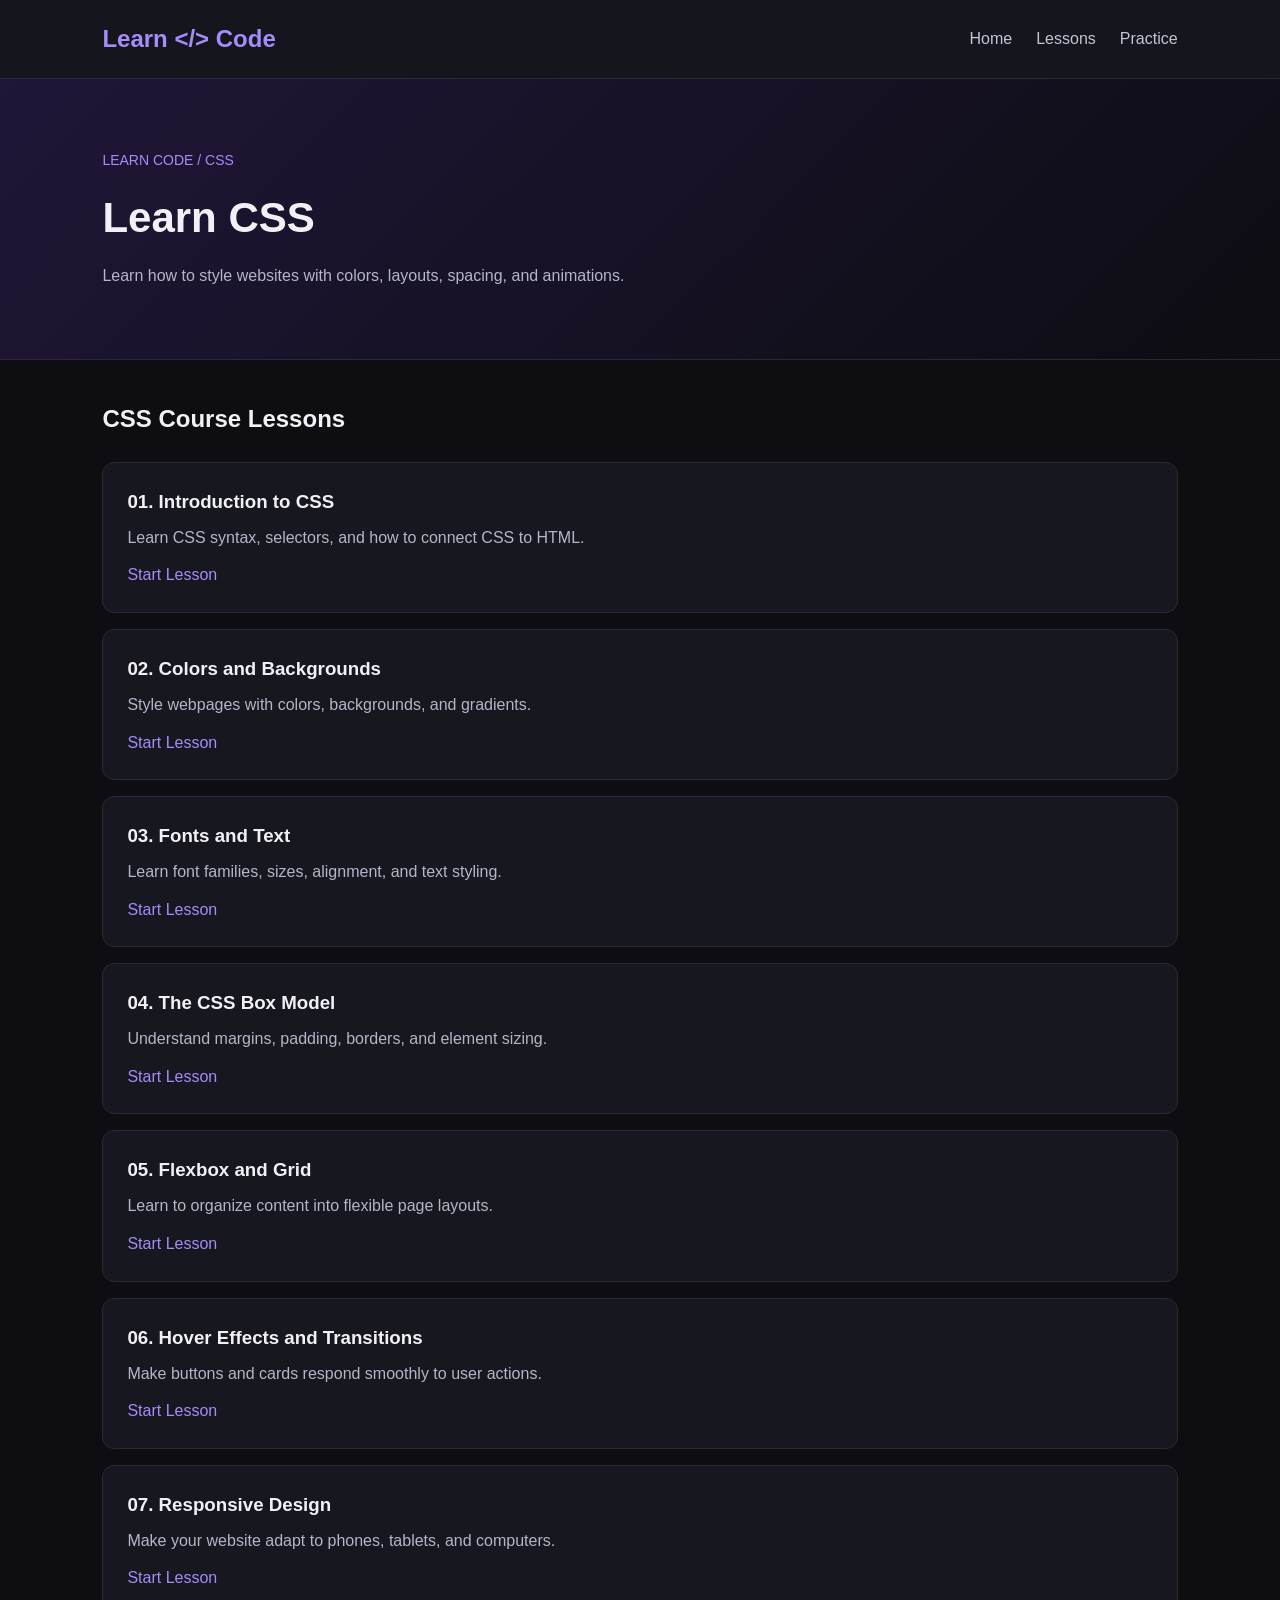
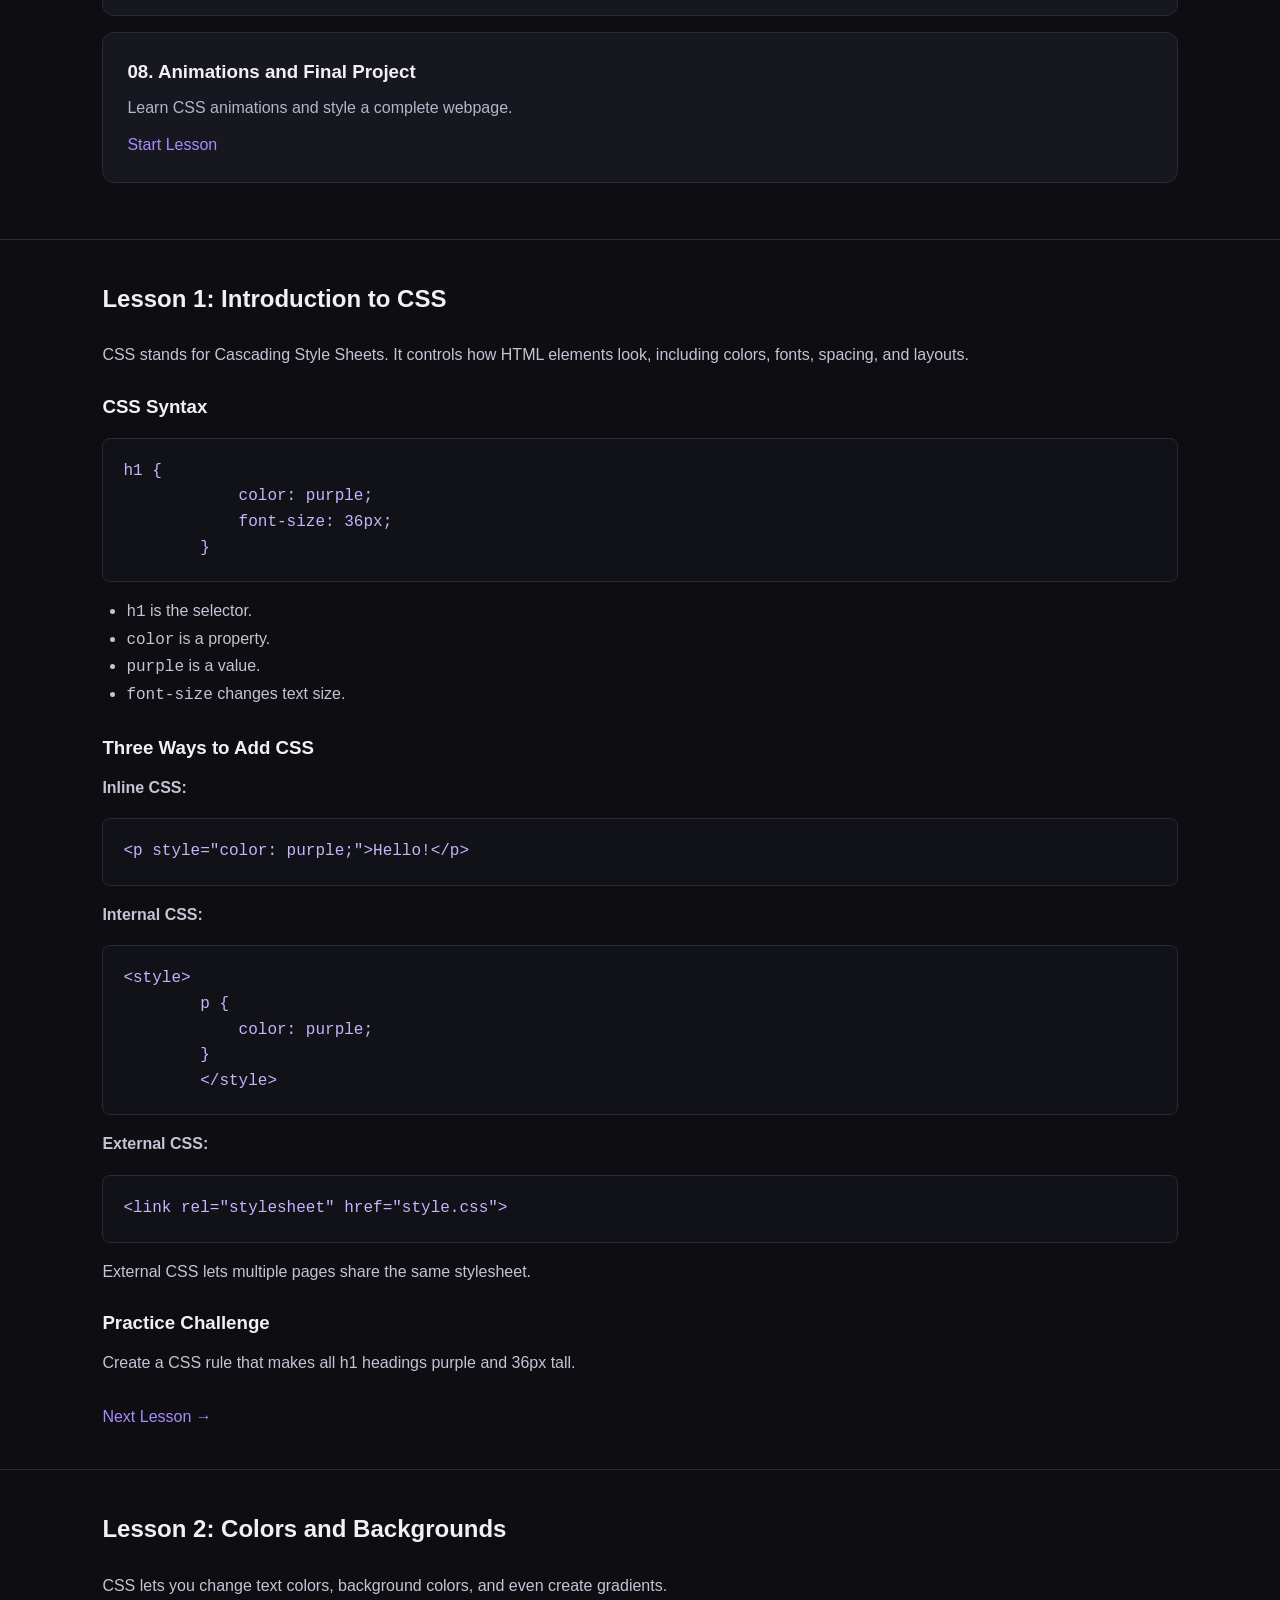
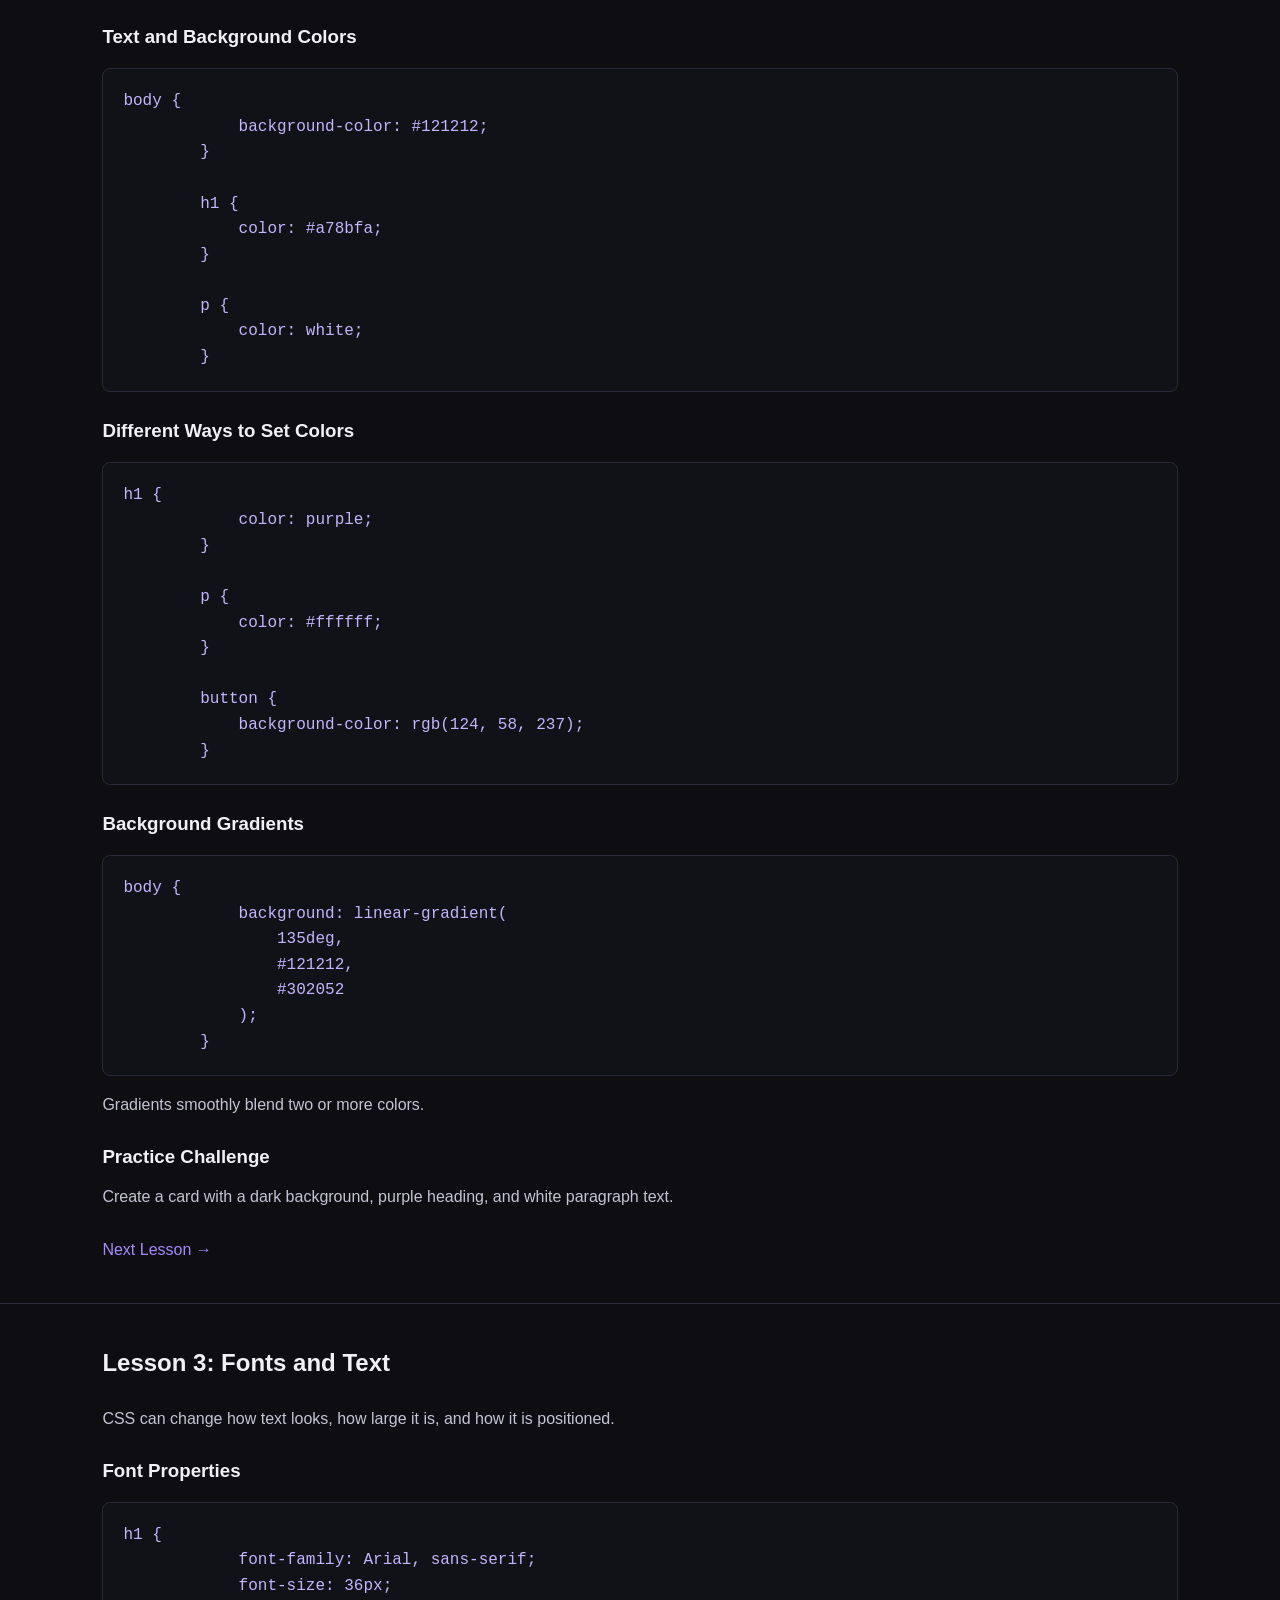
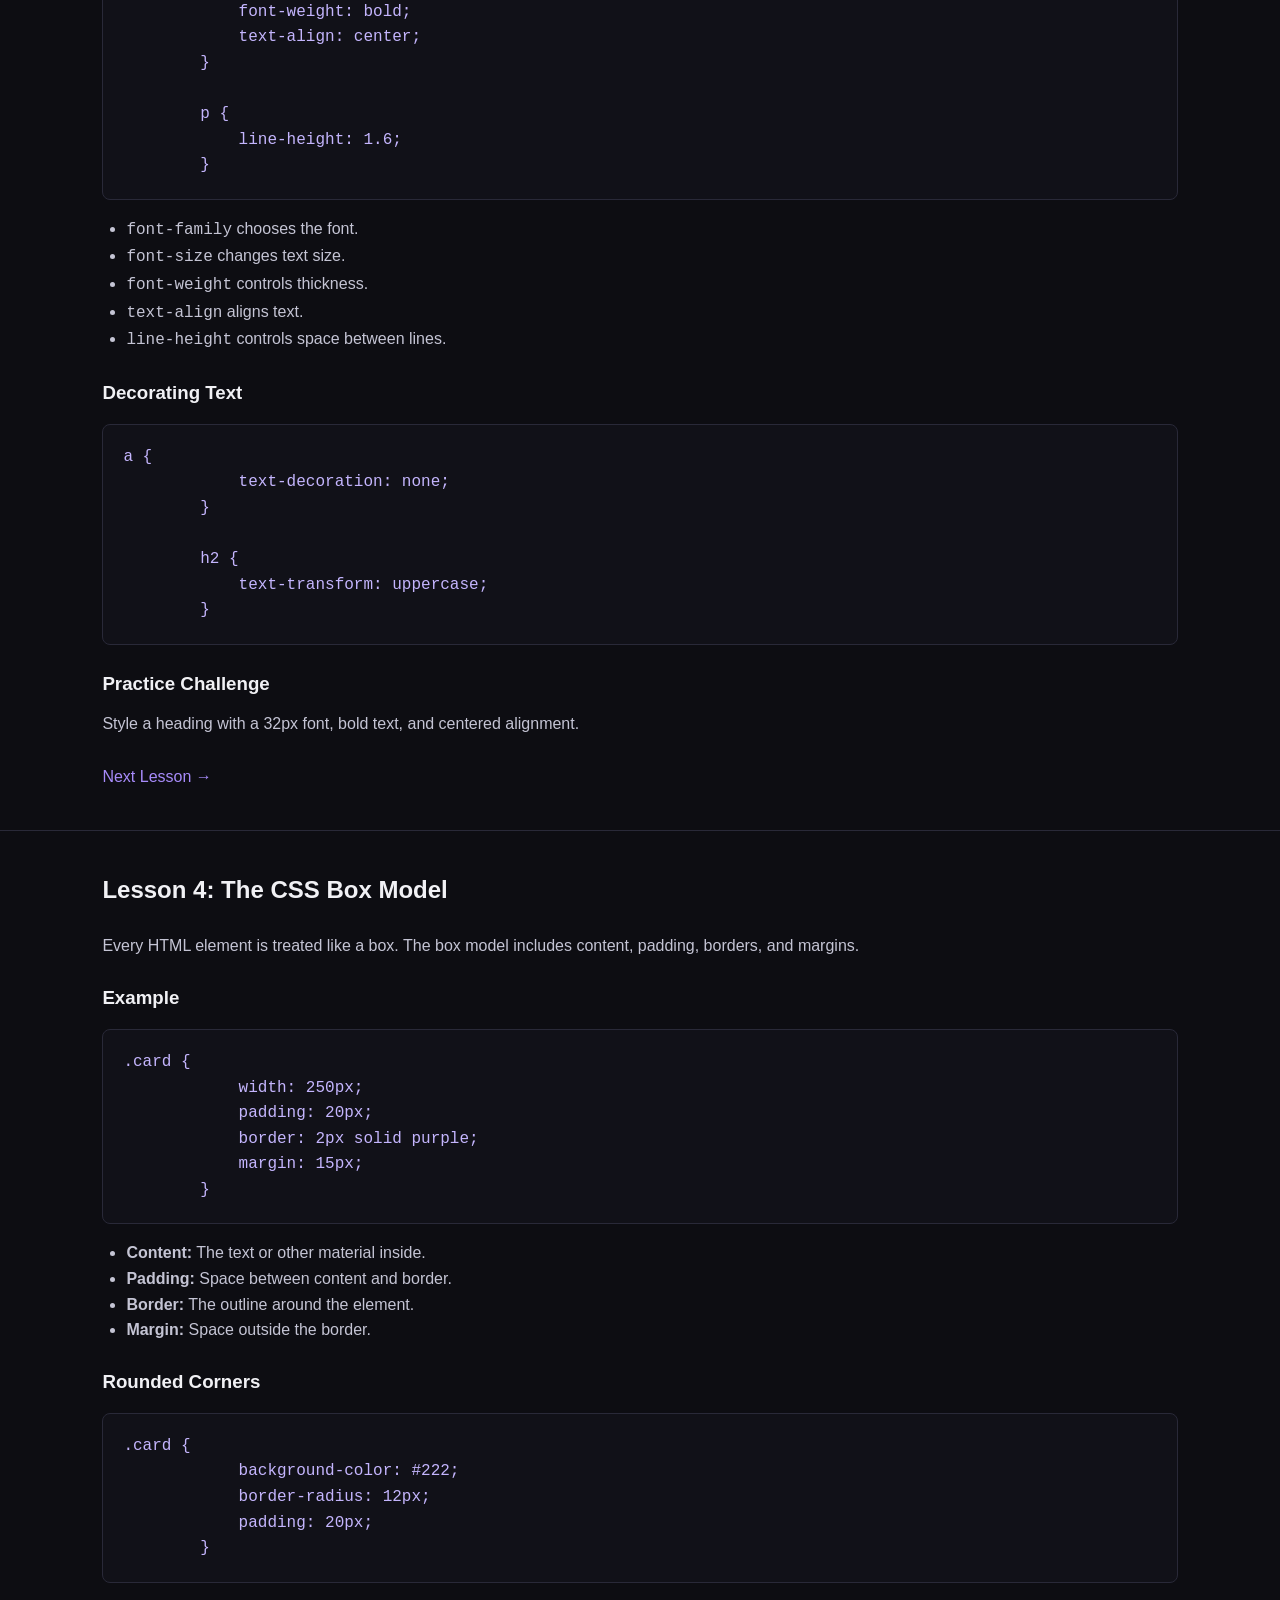
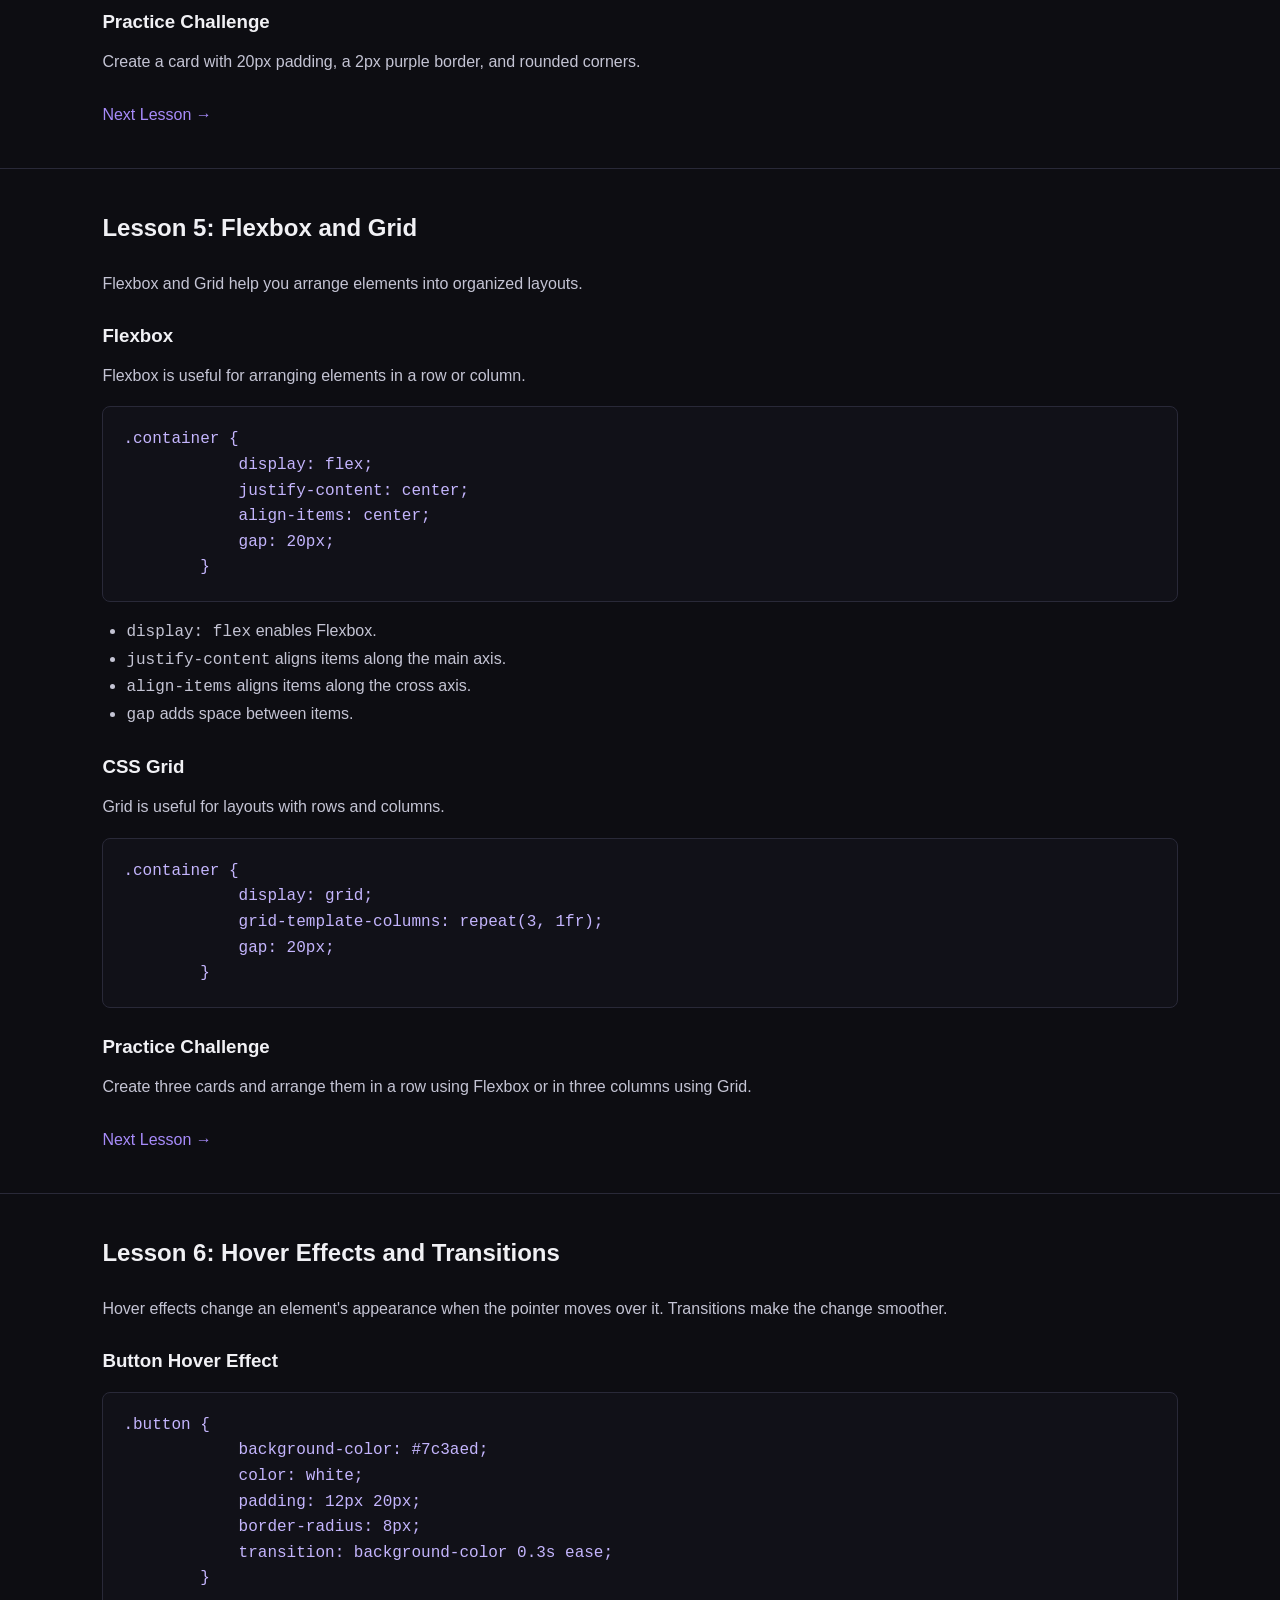
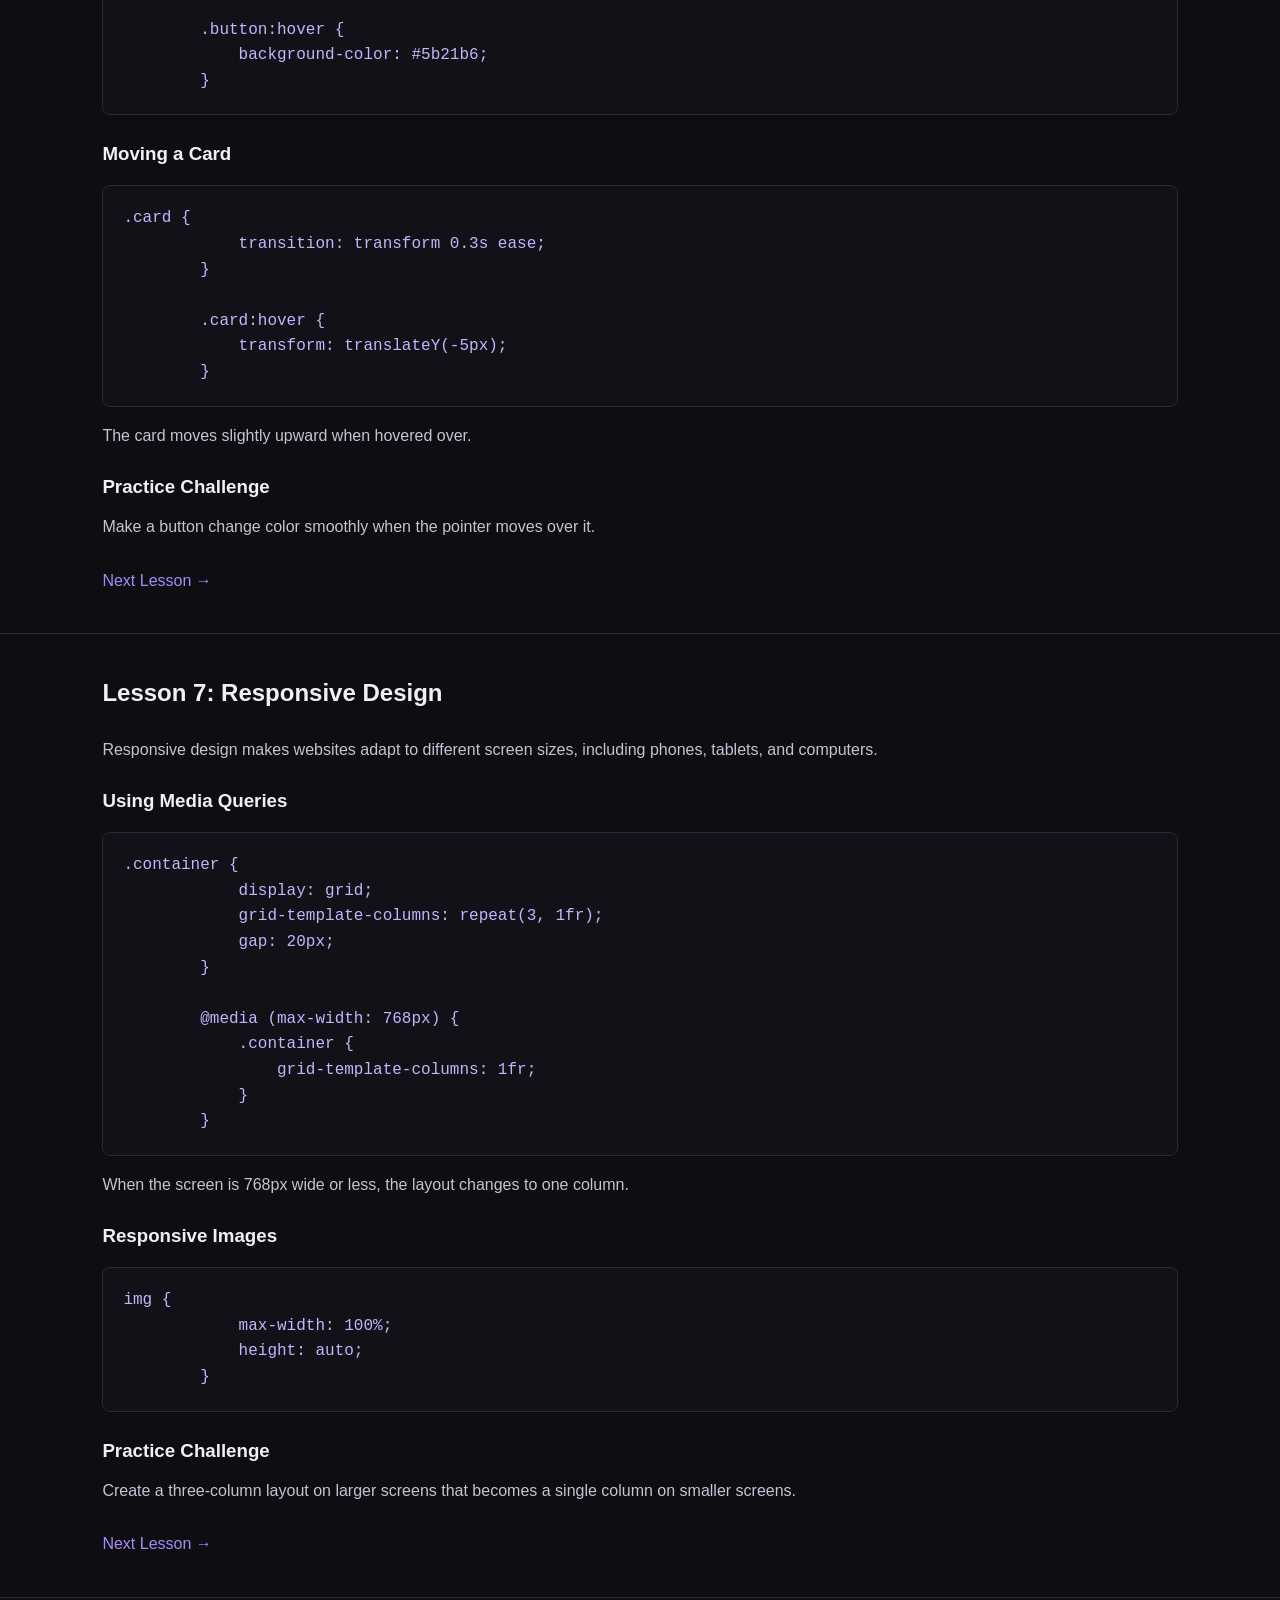
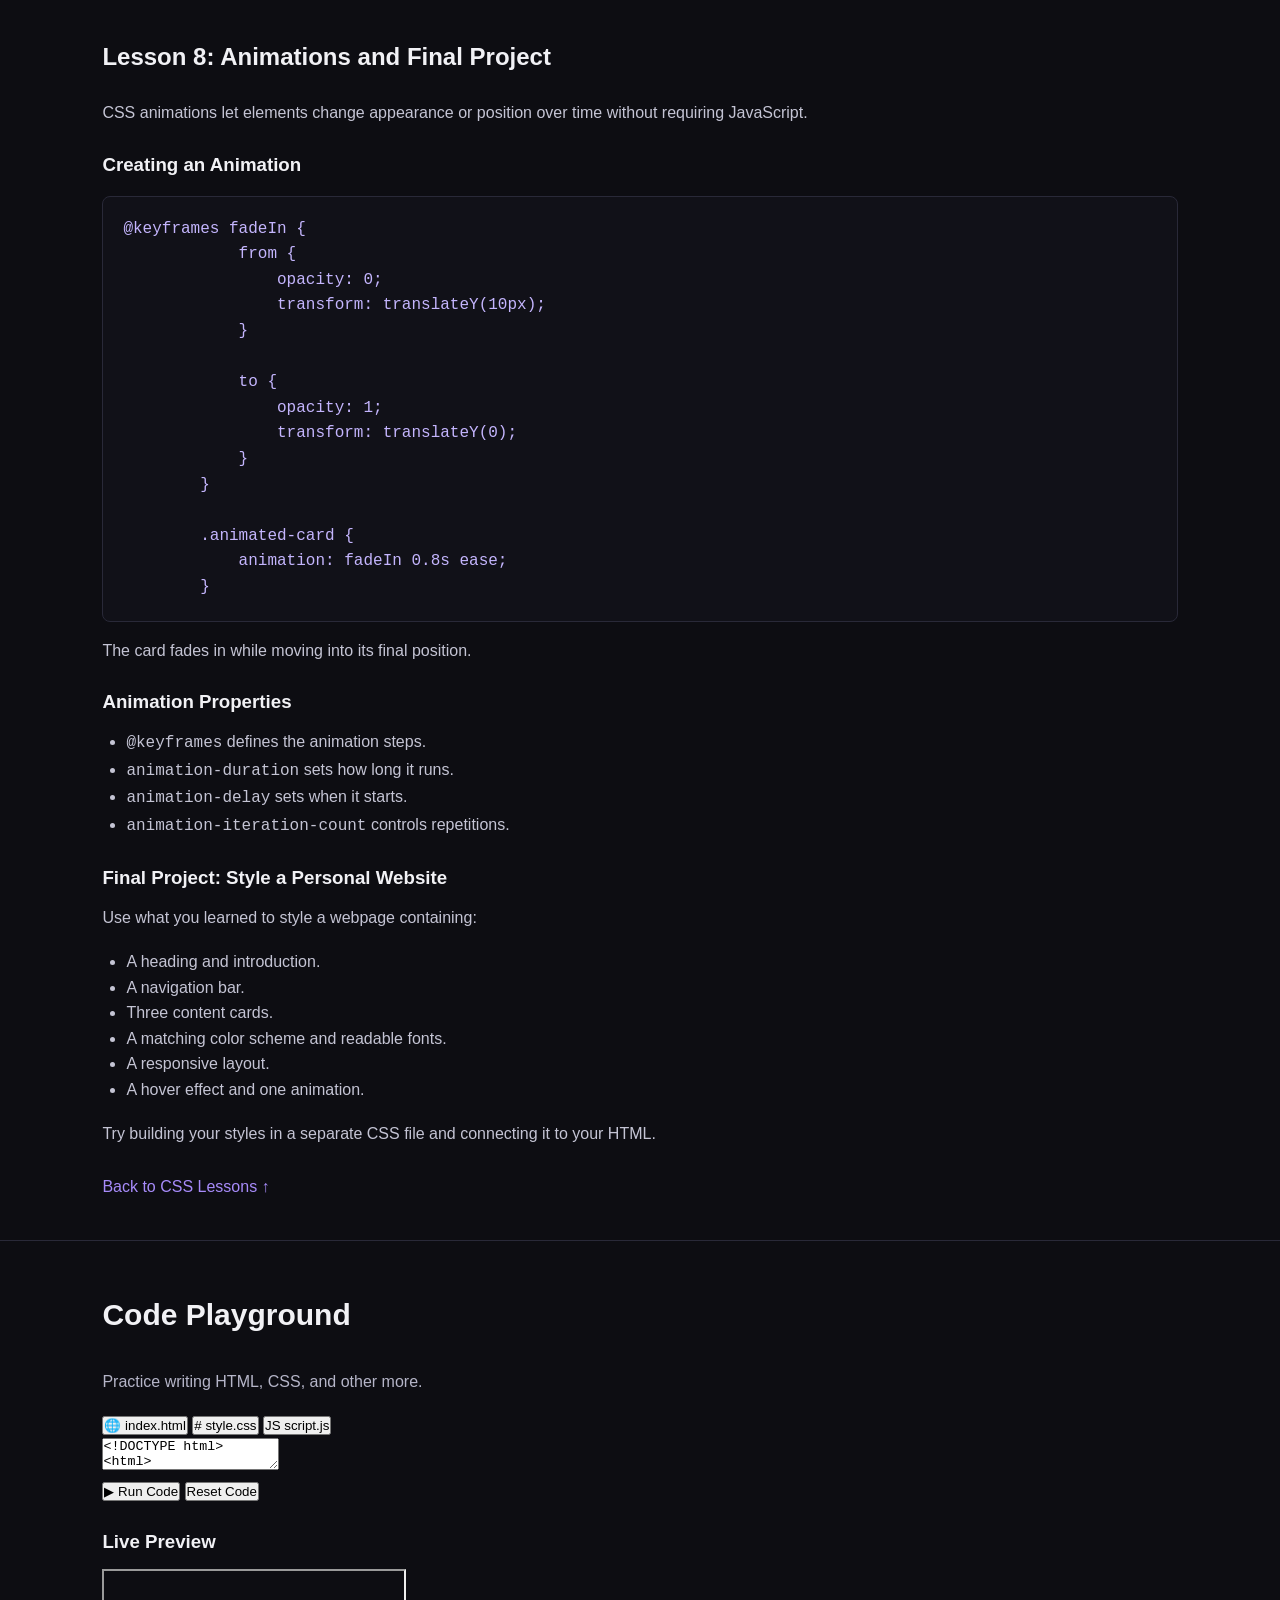
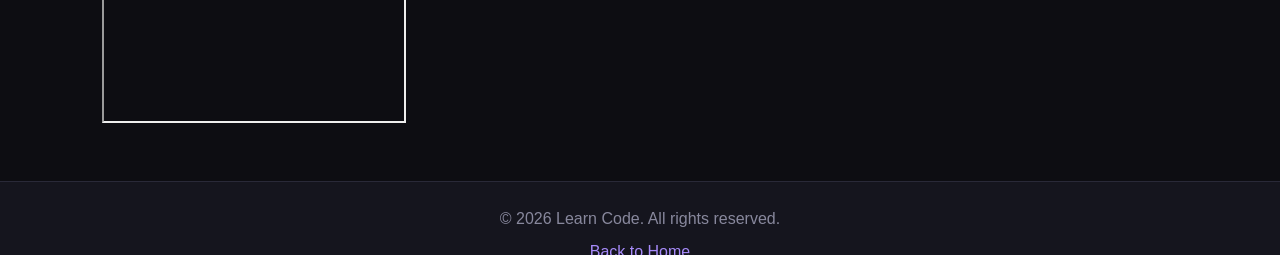
==== commit 218d795e: "Restore original css-course.html structure" ====
--- a/css-course.html
+++ b/css-course.html
@@ -81,409 +81,380 @@
         </section>
 
         <!-- LESSON 1 -->
-<section id="lesson1" class="lesson-content">
-    <h2>Lesson 1: Introduction to CSS</h2>
-
-    <p>CSS stands for Cascading Style Sheets. It controls how HTML elements look, including colors, fonts, spacing, and layouts.</p>
-
-    <h3>CSS Syntax</h3>
-
-    <pre><code>h1 {
-    color: purple;
-    font-size: 36px;
-}</code></pre>
-
-    <ul>
-        <li><code>h1</code> is the selector.</li>
-        <li><code>color</code> is a property.</li>
-        <li><code>purple</code> is a value.</li>
-        <li><code>font-size</code> changes text size.</li>
-    </ul>
-
-    <h3>Three Ways to Add CSS</h3>
-
-    <p><strong>Inline CSS:</strong></p>
-    <pre><code>&lt;p style="color: purple;"&gt;Hello!&lt;/p&gt;</code></pre>
-
-    <p><strong>Internal CSS:</strong></p>
-    <pre><code>&lt;style&gt;
-p {
-    color: purple;
-}
-&lt;/style&gt;</code></pre>
-
-    <p><strong>External CSS:</strong></p>
-    <pre><code>&lt;link rel="stylesheet" href="style.css"&gt;</code></pre>
-
-    <p>External CSS lets multiple pages share the same stylesheet.</p>
-
-    <h3>Practice Challenge</h3>
-    <p>Create a CSS rule that makes all h1 headings purple and 36px tall.</p>
-
-    <a href="#lesson2">Next Lesson →</a>
-</section>
-
-
-<!-- LESSON 2 -->
-<section id="lesson2" class="lesson-content">
-    <h2>Lesson 2: Colors and Backgrounds</h2>
-
-    <p>CSS lets you change text colors, background colors, and even create gradients.</p>
-
-    <h3>Text and Background Colors</h3>
-
-    <pre><code>body {
-    background-color: #121212;
-}
-
-h1 {
-    color: #a78bfa;
-}
-
-p {
-    color: white;
-}</code></pre>
-
-    <h3>Different Ways to Set Colors</h3>
-
-    <pre><code>h1 {
-    color: purple;
-}
-
-p {
-    color: #ffffff;
-}
-
-button {
-    background-color: rgb(124, 58, 237);
-}</code></pre>
-
-    <h3>Background Gradients</h3>
-
-    <pre><code>body {
-    background: linear-gradient(
-        135deg,
-        #121212,
-        #302052
-    );
-}</code></pre>
-
-    <p>Gradients smoothly blend two or more colors.</p>
-
-    <h3>Practice Challenge</h3>
-    <p>Create a card with a dark background, purple heading, and white paragraph text.</p>
-
-    <a href="#lesson3">Next Lesson →</a>
-</section>
-
-
-<!-- LESSON 3 -->
-<section id="lesson3" class="lesson-content">
-    <h2>Lesson 3: Fonts and Text</h2>
-
-    <p>CSS can change how text looks, how large it is, and how it is positioned.</p>
-
-    <h3>Font Properties</h3>
-
-    <pre><code>h1 {
-    font-family: Arial, sans-serif;
-    font-size: 36px;
-    font-weight: bold;
-    text-align: center;
-}
-
-p {
-    line-height: 1.6;
-}</code></pre>
-
-    <ul>
-        <li><code>font-family</code> chooses the font.</li>
-        <li><code>font-size</code> changes text size.</li>
-        <li><code>font-weight</code> controls thickness.</li>
-        <li><code>text-align</code> aligns text.</li>
-        <li><code>line-height</code> controls space between lines.</li>
-    </ul>
-
-    <h3>Decorating Text</h3>
-
-    <pre><code>a {
-    text-decoration: none;
-}
-
-h2 {
-    text-transform: uppercase;
-}</code></pre>
-
-    <h3>Practice Challenge</h3>
-    <p>Style a heading with a 32px font, bold text, and centered alignment.</p>
-
-    <a href="#lesson4">Next Lesson →</a>
-</section>
-
-
-<!-- LESSON 4 -->
-<section id="lesson4" class="lesson-content">
-    <h2>Lesson 4: The CSS Box Model</h2>
-
-    <p>Every HTML element is treated like a box. The box model includes content, padding, borders, and margins.</p>
-
-    <h3>Example</h3>
-
-    <pre><code>.card {
-    width: 250px;
-    padding: 20px;
-    border: 2px solid purple;
-    margin: 15px;
-}</code></pre>
-
-    <ul>
-        <li><strong>Content:</strong> The text or other material inside.</li>
-        <li><strong>Padding:</strong> Space between content and border.</li>
-        <li><strong>Border:</strong> The outline around the element.</li>
-        <li><strong>Margin:</strong> Space outside the border.</li>
-    </ul>
-
-    <h3>Rounded Corners</h3>
-
-    <pre><code>.card {
-    background-color: #222;
-    border-radius: 12px;
-    padding: 20px;
-}</code></pre>
-
-    <h3>Practice Challenge</h3>
-    <p>Create a card with 20px padding, a 2px purple border, and rounded corners.</p>
-
-    <a href="#lesson5">Next Lesson →</a>
-</section>
-
-
-<!-- LESSON 5 -->
-<section id="lesson5" class="lesson-content">
-    <h2>Lesson 5: Flexbox and Grid</h2>
-
-    <p>Flexbox and Grid help you arrange elements into organized layouts.</p>
-
-    <h3>Flexbox</h3>
-
-    <p>Flexbox is useful for arranging elements in a row or column.</p>
-
-    <pre><code>.container {
-    display: flex;
-    justify-content: center;
-    align-items: center;
-    gap: 20px;
-}</code></pre>
-
-    <ul>
-        <li><code>display: flex</code> enables Flexbox.</li>
-        <li><code>justify-content</code> aligns items along the main axis.</li>
-        <li><code>align-items</code> aligns items along the cross axis.</li>
-        <li><code>gap</code> adds space between items.</li>
-    </ul>
-
-    <h3>CSS Grid</h3>
-
-    <p>Grid is useful for layouts with rows and columns.</p>
-
-    <pre><code>.container {
-    display: grid;
-    grid-template-columns: repeat(3, 1fr);
-    gap: 20px;
-}</code></pre>
-
-    <h3>Practice Challenge</h3>
-    <p>Create three cards and arrange them in a row using Flexbox or in three columns using Grid.</p>
-
-    <a href="#lesson6">Next Lesson →</a>
-</section>
-
-
-<!-- LESSON 6 -->
-<section id="lesson6" class="lesson-content">
-    <h2>Lesson 6: Hover Effects and Transitions</h2>
-
-    <p>Hover effects change an element's appearance when the pointer moves over it. Transitions make the change smoother.</p>
-
-    <h3>Button Hover Effect</h3>
-
-    <pre><code>.button {
-    background-color: #7c3aed;
-    color: white;
-    padding: 12px 20px;
-    border-radius: 8px;
-    transition: background-color 0.3s ease;
-}
-
-.button:hover {
-    background-color: #5b21b6;
-}</code></pre>
-
-    <h3>Moving a Card</h3>
-
-    <pre><code>.card {
-    transition: transform 0.3s ease;
-}
-
-.card:hover {
-    transform: translateY(-5px);
-}</code></pre>
-
-    <p>The card moves slightly upward when hovered over.</p>
-
-    <h3>Practice Challenge</h3>
-    <p>Make a button change color smoothly when the pointer moves over it.</p>
-
-    <a href="#lesson7">Next Lesson →</a>
-</section>
-
-
-<!-- LESSON 7 -->
-<section id="lesson7" class="lesson-content">
-    <h2>Lesson 7: Responsive Design</h2>
-
-    <p>Responsive design makes websites adapt to different screen sizes, including phones, tablets, and computers.</p>
-
-    <h3>Using Media Queries</h3>
-
-    <pre><code>.container {
-    display: grid;
-    grid-template-columns: repeat(3, 1fr);
-    gap: 20px;
-}
-
-@media (max-width: 768px) {
-    .container {
-        grid-template-columns: 1fr;
-    }
-}</code></pre>
-
-    <p>When the screen is 768px wide or less, the layout changes to one column.</p>
-
-    <h3>Responsive Images</h3>
-
-    <pre><code>img {
-    max-width: 100%;
-    height: auto;
-}</code></pre>
-
-    <h3>Practice Challenge</h3>
-    <p>Create a three-column layout on larger screens that becomes a single column on smaller screens.</p>
-
-    <a href="#lesson8">Next Lesson →</a>
-</section>
-
-
-<!-- LESSON 8 -->
-<section id="lesson8" class="lesson-content">
-    <h2>Lesson 8: Animations and Final Project</h2>
-
-    <p>CSS animations let elements change appearance or position over time without requiring JavaScript.</p>
-
-    <h3>Creating an Animation</h3>
-
-    <pre><code>@keyframes fadeIn {
-    from {
-        opacity: 0;
-        transform: translateY(10px);
-    }
-
-    to {
-        opacity: 1;
-        transform: translateY(0);
-    }
-}
-
-.animated-card {
-    animation: fadeIn 0.8s ease;
-}</code></pre>
-
-    <p>The card fades in while moving into its final position.</p>
-
-    <h3>Animation Properties</h3>
-
-    <ul>
-        <li><code>@keyframes</code> defines the animation steps.</li>
-        <li><code>animation-duration</code> sets how long it runs.</li>
-        <li><code>animation-delay</code> sets when it starts.</li>
-        <li><code>animation-iteration-count</code> controls repetitions.</li>
-    </ul>
-
-    <h3>Final Project: Style a Personal Website</h3>
-
-    <p>Use what you learned to style a webpage containing:</p>
-
-    <ul>
-        <li>A heading and introduction.</li>
-        <li>A navigation bar.</li>
-        <li>Three content cards.</li>
-        <li>A matching color scheme and readable fonts.</li>
-        <li>A responsive layout.</li>
-        <li>A hover effect and one animation.</li>
-    </ul>
-
-    <p>Try building your styles in a separate CSS file and connecting it to your HTML.</p>
-
-    <a href="#lessons">Back to CSS Lessons ↑</a>
-</section>
+        <section id="lesson1" class="lesson-content">
+            <h2>Lesson 1: Introduction to CSS</h2>
+
+            <p>CSS stands for Cascading Style Sheets. It controls how HTML elements look, including colors, fonts, spacing, and layouts.</p>
+
+            <h3>CSS Syntax</h3>
+
+            <pre><code>h1 {
+            color: purple;
+            font-size: 36px;
+        }</code></pre>
+
+            <ul>
+                <li><code>h1</code> is the selector.</li>
+                <li><code>color</code> is a property.</li>
+                <li><code>purple</code> is a value.</li>
+                <li><code>font-size</code> changes text size.</li>
+            </ul>
+
+            <h3>Three Ways to Add CSS</h3>
+
+            <p><strong>Inline CSS:</strong></p>
+            <pre><code>&lt;p style="color: purple;"&gt;Hello!&lt;/p&gt;</code></pre>
+
+            <p><strong>Internal CSS:</strong></p>
+            <pre><code>&lt;style&gt;
+        p {
+            color: purple;
+        }
+        &lt;/style&gt;</code></pre>
+
+            <p><strong>External CSS:</strong></p>
+            <pre><code>&lt;link rel="stylesheet" href="style.css"&gt;</code></pre>
+
+            <p>External CSS lets multiple pages share the same stylesheet.</p>
+
+            <h3>Practice Challenge</h3>
+            <p>Create a CSS rule that makes all h1 headings purple and 36px tall.</p>
+
+            <a href="#lesson2">Next Lesson →</a>
+        </section>
+
+
+        <!-- LESSON 2 -->
+        <section id="lesson2" class="lesson-content">
+            <h2>Lesson 2: Colors and Backgrounds</h2>
+
+            <p>CSS lets you change text colors, background colors, and even create gradients.</p>
+
+            <h3>Text and Background Colors</h3>
+
+            <pre><code>body {
+            background-color: #121212;
+        }
+
+        h1 {
+            color: #a78bfa;
+        }
+
+        p {
+            color: white;
+        }</code></pre>
+
+            <h3>Different Ways to Set Colors</h3>
+
+            <pre><code>h1 {
+            color: purple;
+        }
+
+        p {
+            color: #ffffff;
+        }
+
+        button {
+            background-color: rgb(124, 58, 237);
+        }</code></pre>
+
+            <h3>Background Gradients</h3>
+
+            <pre><code>body {
+            background: linear-gradient(
+                135deg,
+                #121212,
+                #302052
+            );
+        }</code></pre>
+
+            <p>Gradients smoothly blend two or more colors.</p>
+
+            <h3>Practice Challenge</h3>
+            <p>Create a card with a dark background, purple heading, and white paragraph text.</p>
+
+            <a href="#lesson3">Next Lesson →</a>
+        </section>
+
+
+        <!-- LESSON 3 -->
+        <section id="lesson3" class="lesson-content">
+            <h2>Lesson 3: Fonts and Text</h2>
+
+            <p>CSS can change how text looks, how large it is, and how it is positioned.</p>
+
+            <h3>Font Properties</h3>
+
+            <pre><code>h1 {
+            font-family: Arial, sans-serif;
+            font-size: 36px;
+            font-weight: bold;
+            text-align: center;
+        }
+
+        p {
+            line-height: 1.6;
+        }</code></pre>
+
+            <ul>
+                <li><code>font-family</code> chooses the font.</li>
+                <li><code>font-size</code> changes text size.</li>
+                <li><code>font-weight</code> controls thickness.</li>
+                <li><code>text-align</code> aligns text.</li>
+                <li><code>line-height</code> controls space between lines.</li>
+            </ul>
+
+            <h3>Decorating Text</h3>
+
+            <pre><code>a {
+            text-decoration: none;
+        }
+
+        h2 {
+            text-transform: uppercase;
+        }</code></pre>
+
+            <h3>Practice Challenge</h3>
+            <p>Style a heading with a 32px font, bold text, and centered alignment.</p>
+
+            <a href="#lesson4">Next Lesson →</a>
+        </section>
+
+
+        <!-- LESSON 4 -->
+        <section id="lesson4" class="lesson-content">
+            <h2>Lesson 4: The CSS Box Model</h2>
+
+            <p>Every HTML element is treated like a box. The box model includes content, padding, borders, and margins.</p>
+
+            <h3>Example</h3>
+
+            <pre><code>.card {
+            width: 250px;
+            padding: 20px;
+            border: 2px solid purple;
+            margin: 15px;
+        }</code></pre>
+
+            <ul>
+                <li><strong>Content:</strong> The text or other material inside.</li>
+                <li><strong>Padding:</strong> Space between content and border.</li>
+                <li><strong>Border:</strong> The outline around the element.</li>
+                <li><strong>Margin:</strong> Space outside the border.</li>
+            </ul>
+
+            <h3>Rounded Corners</h3>
+
+            <pre><code>.card {
+            background-color: #222;
+            border-radius: 12px;
+            padding: 20px;
+        }</code></pre>
+
+            <h3>Practice Challenge</h3>
+            <p>Create a card with 20px padding, a 2px purple border, and rounded corners.</p>
+
+            <a href="#lesson5">Next Lesson →</a>
+        </section>
+
+
+        <!-- LESSON 5 -->
+        <section id="lesson5" class="lesson-content">
+            <h2>Lesson 5: Flexbox and Grid</h2>
+
+            <p>Flexbox and Grid help you arrange elements into organized layouts.</p>
+
+            <h3>Flexbox</h3>
+
+            <p>Flexbox is useful for arranging elements in a row or column.</p>
+
+            <pre><code>.container {
+            display: flex;
+            justify-content: center;
+            align-items: center;
+            gap: 20px;
+        }</code></pre>
+
+            <ul>
+                <li><code>display: flex</code> enables Flexbox.</li>
+                <li><code>justify-content</code> aligns items along the main axis.</li>
+                <li><code>align-items</code> aligns items along the cross axis.</li>
+                <li><code>gap</code> adds space between items.</li>
+            </ul>
+
+            <h3>CSS Grid</h3>
+
+            <p>Grid is useful for layouts with rows and columns.</p>
+
+            <pre><code>.container {
+            display: grid;
+            grid-template-columns: repeat(3, 1fr);
+            gap: 20px;
+        }</code></pre>
+
+            <h3>Practice Challenge</h3>
+            <p>Create three cards and arrange them in a row using Flexbox or in three columns using Grid.</p>
+
+            <a href="#lesson6">Next Lesson →</a>
+        </section>
+
+
+        <!-- LESSON 6 -->
+        <section id="lesson6" class="lesson-content">
+            <h2>Lesson 6: Hover Effects and Transitions</h2>
+
+            <p>Hover effects change an element's appearance when the pointer moves over it. Transitions make the change smoother.</p>
+
+            <h3>Button Hover Effect</h3>
+
+            <pre><code>.button {
+            background-color: #7c3aed;
+            color: white;
+            padding: 12px 20px;
+            border-radius: 8px;
+            transition: background-color 0.3s ease;
+        }
+
+        .button:hover {
+            background-color: #5b21b6;
+        }</code></pre>
+
+            <h3>Moving a Card</h3>
+
+            <pre><code>.card {
+            transition: transform 0.3s ease;
+        }
+
+        .card:hover {
+            transform: translateY(-5px);
+        }</code></pre>
+
+            <p>The card moves slightly upward when hovered over.</p>
+
+            <h3>Practice Challenge</h3>
+            <p>Make a button change color smoothly when the pointer moves over it.</p>
+
+            <a href="#lesson7">Next Lesson →</a>
+        </section>
+
+
+        <!-- LESSON 7 -->
+        <section id="lesson7" class="lesson-content">
+            <h2>Lesson 7: Responsive Design</h2>
+
+            <p>Responsive design makes websites adapt to different screen sizes, including phones, tablets, and computers.</p>
+
+            <h3>Using Media Queries</h3>
+
+            <pre><code>.container {
+            display: grid;
+            grid-template-columns: repeat(3, 1fr);
+            gap: 20px;
+        }
+
+        @media (max-width: 768px) {
+            .container {
+                grid-template-columns: 1fr;
+            }
+        }</code></pre>
+
+            <p>When the screen is 768px wide or less, the layout changes to one column.</p>
+
+            <h3>Responsive Images</h3>
+
+            <pre><code>img {
+            max-width: 100%;
+            height: auto;
+        }</code></pre>
+
+            <h3>Practice Challenge</h3>
+            <p>Create a three-column layout on larger screens that becomes a single column on smaller screens.</p>
+
+            <a href="#lesson8">Next Lesson →</a>
+        </section>
+
+
+        <!-- LESSON 8 -->
+        <section id="lesson8" class="lesson-content">
+            <h2>Lesson 8: Animations and Final Project</h2>
+
+            <p>CSS animations let elements change appearance or position over time without requiring JavaScript.</p>
+
+            <h3>Creating an Animation</h3>
+
+            <pre><code>@keyframes fadeIn {
+            from {
+                opacity: 0;
+                transform: translateY(10px);
+            }
+
+            to {
+                opacity: 1;
+                transform: translateY(0);
+            }
+        }
+
+        .animated-card {
+            animation: fadeIn 0.8s ease;
+        }</code></pre>
+
+            <p>The card fades in while moving into its final position.</p>
+
+            <h3>Animation Properties</h3>
+
+            <ul>
+                <li><code>@keyframes</code> defines the animation steps.</li>
+                <li><code>animation-duration</code> sets how long it runs.</li>
+                <li><code>animation-delay</code> sets when it starts.</li>
+                <li><code>animation-iteration-count</code> controls repetitions.</li>
+            </ul>
+
+            <h3>Final Project: Style a Personal Website</h3>
+
+            <p>Use what you learned to style a webpage containing:</p>
+
+            <ul>
+                <li>A heading and introduction.</li>
+                <li>A navigation bar.</li>
+                <li>Three content cards.</li>
+                <li>A matching color scheme and readable fonts.</li>
+                <li>A responsive layout.</li>
+                <li>A hover effect and one animation.</li>
+            </ul>
+
+            <p>Try building your styles in a separate CSS file and connecting it to your HTML.</p>
+
+            <a href="#lessons">Back to CSS Lessons ↑</a>
+        </section>
 
         
-<section id="playground" class="lesson-content">
-    <h2>HTML & CSS Playground</h2>
-    <p>Edit index.html and style.css to build your own website!</p>
-
-    <div class="code-editors">
-        <div class="editor">
-            <h3>index.html</h3>
-            <textarea id="htmlEditor" spellcheck="false"><!DOCTYPE html>
-<html>
-<head>
-    <title>My Website</title>
-    <link rel="stylesheet" href="style.css">
-</head>
-<body>
-    <h1>Hello, world!</h1>
-    <p>I'm learning HTML and CSS.</p>
-    <button>Click Me!</button>
-</body>
-</html></textarea>
-        </div>
-
-        <div class="editor">
-            <h3>style.css</h3>
-            <textarea id="cssEditor" spellcheck="false">body {
-    font-family: Arial, sans-serif;
-    background: #121212;
-    color: white;
-    padding: 20px;
-}
-
-h1 {
-    color: #a78bfa;
-}
-
-button {
-    background: #7c3aed;
-    color: white;
-    padding: 10px 16px;
-    border: none;
-    border-radius: 6px;
-}</textarea>
-        </div>
-    </div>
-
-    <div class="playground-buttons">
-        <button id="runBoth">Run Code</button>
-        <button id="resetBoth">Reset Code</button>
-    </div>
-
-    <h3>Live Preview</h3>
-    <iframe
-        id="combinedPreview"
-        title="HTML and CSS live preview"
-        sandbox>
-    </iframe>
-</section>
+
+        <section id="playground" class="lesson-content">
+            <h2>Code Playground</h2>
+            <p>Practice writing HTML, CSS, and other more.</p>
+
+            <div class="code-playground">
+                <div class="editor-tabs">
+                    <button class="editor-tab active" data-file="html">🌐 index.html</button>
+                    <button class="editor-tab" data-file="css"># style.css</button>
+                    <button class="editor-tab" data-file="js">JS script.js</button>
+                </div>
+
+                <textarea id="codeEditor" spellcheck="false" aria-label="Code editor"></textarea>
+
+                <div class="playground-toolbar">
+                    <button id="runProject">▶ Run Code</button>
+                    <button id="resetProject">Reset Code</button>
+                </div>
+            </div>
+
+            <h3>Live Preview</h3>
+            <iframe
+                id="projectPreview"
+                title="Website preview"
+                sandbox="allow-scripts">
+            </iframe>
+        </section>
 
 
     </main>
@@ -495,4 +466,4 @@
 
     <script src="script.js"></script>
 </body>
-</html>+</html>
